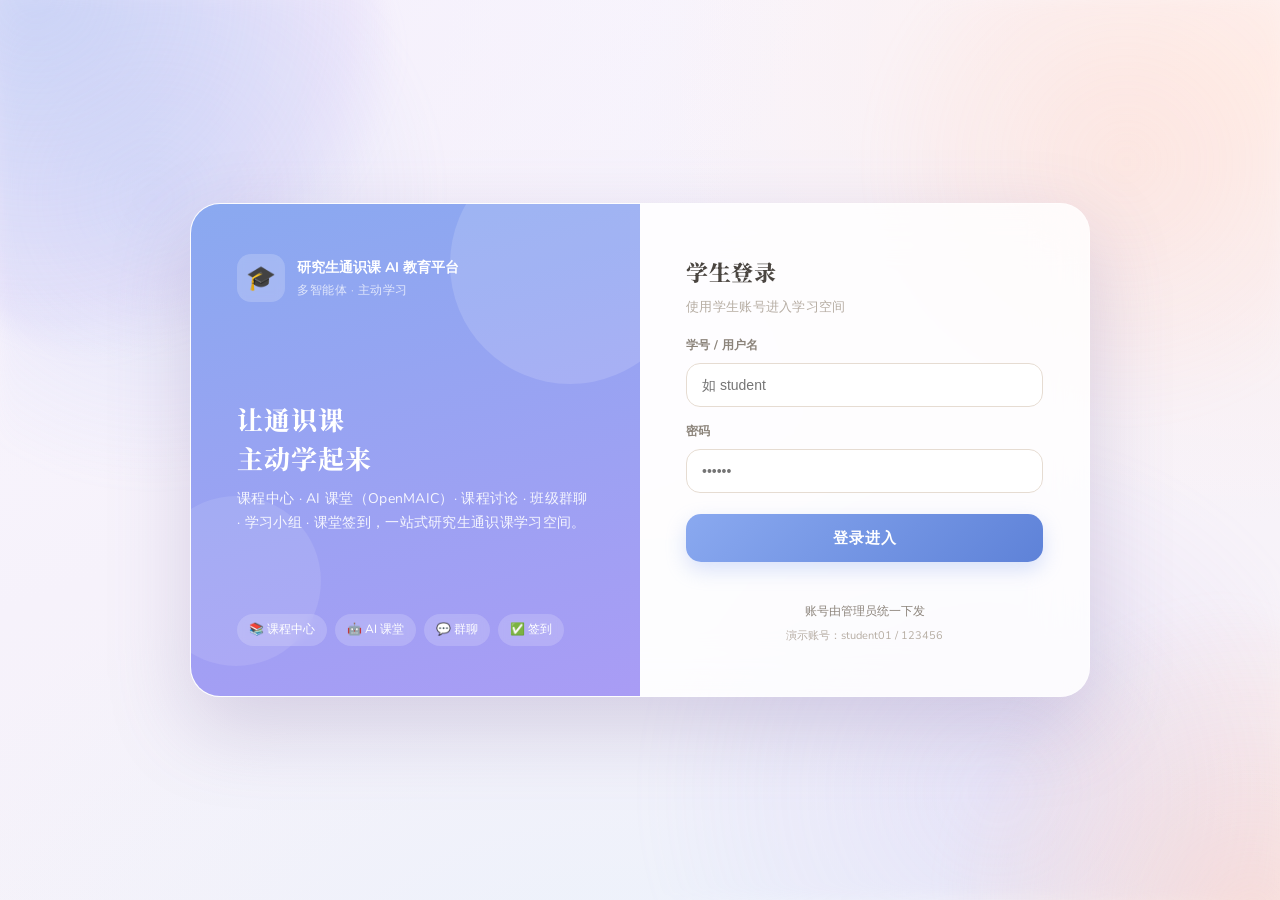
==== static/index.html @ d27ae304 "D1 后端接入PostgreSQL，修复迁移阻塞问题 database.py/config.py 支持 DATABASE_URL，未配置时回落 SQLite docker-compose 新增 pgv" ====
<!DOCTYPE html>
<html lang="zh-CN">
<head>
<meta charset="UTF-8" />
<meta name="viewport" content="width=device-width, initial-scale=1.0" />
<title>研究生通识课 AI 教育平台 · 学生端</title>
<link rel="preconnect" href="https://fonts.googleapis.com" />
<link rel="preconnect" href="https://fonts.gstatic.com" crossorigin />
<link href="https://fonts.googleapis.com/css2?family=Noto+Serif+SC:wght@600;700;800&family=Nunito:wght@600;700;800&display=swap" rel="stylesheet" />
<link rel="stylesheet" href="/static/styles.css" />
</head>
<body>

<!-- ============ 登录（仅学生） ============ -->
<div id="login" class="login-wrap">
  <div class="login-card">
    <div class="login-left">
      <div class="brand">
        <div class="b-mark">🎓</div>
        <div>
          <b>研究生通识课 AI 教育平台</b>
          <div class="b-sub">多智能体 · 主动学习</div>
        </div>
      </div>
      <h1 style="font-size:26px;margin:18px 0 10px">让通识课<br>主动学起来</h1>
      <p style="opacity:.9;font-size:14px;line-height:1.7">
        课程中心 · AI 课堂（OpenMAIC）· 课程讨论 · 班级群聊 · 学习小组 · 课堂签到，一站式研究生通识课学习空间。
      </p>
      <div class="b-tags">
        <span>📚 课程中心</span><span>🤖 AI 课堂</span><span>💬 群聊</span><span>✅ 签到</span>
      </div>
    </div>
    <div class="login-right">
      <h2 style="margin-bottom:6px">学生登录</h2>
      <p class="h-sub" style="margin-bottom:18px">使用学生账号进入学习空间</p>
      <div id="loginForm">
        <div class="field"><label>学号 / 用户名</label><input id="li-user" placeholder="如 student" /></div>
        <div class="field"><label>密码</label><input id="li-pass" type="password" placeholder="••••••" /></div>
        <button class="btn" style="width:100%;margin-top:6px" onclick="doLogin()">登录进入</button>
        <p id="li-err" class="muted" style="color:var(--danger);min-height:18px;font-size:12px;margin-top:8px"></p>
      </div>
      <p class="muted" style="font-size:12px;margin-top:14px;text-align:center">
        <span style="color:var(--text-2)">账号由管理员统一下发</span>
      </p>
      <p class="muted" style="font-size:11px;margin-top:6px;text-align:center">演示账号：student01 / 123456</p>
    </div>
  </div>
</div>

<!-- ============ 主应用 ============ -->
<div id="app" class="app" style="display:none">
  <!-- 侧边栏 -->
  <aside class="sidebar">
    <div class="logo">
      <div class="mark">🎓</div>
      <div><b>通识课 AI 平台</b><div class="sub">学生端</div></div>
    </div>
    <nav class="nav" id="nav"></nav>
    <div class="nav-card">
      <b>AI 课堂</b>
      <div style="font-size:12px;color:var(--text-2);margin-top:4px">接入 OpenMAIC 多智能体</div>
      <button class="btn ai" style="width:100%;margin-top:10px;padding:8px" onclick="navigate('aichat')">进入对话</button>
    </div>
  </aside>

  <!-- 主区 -->
  <main class="main">
    <div class="topbar">
      <div class="search"><span>🔍</span><input placeholder="搜索课程、资料、讨论…" /></div>
      <div class="top-actions">
        <div class="bell">🔔<span class="dot"></span></div>
        <div class="avatar" id="topAvatar" style="cursor:pointer" onclick="logout()">依</div>
      </div>
    </div>
    <div class="content" id="view"></div>
  </main>
</div>

<script src="/static/app.js"></script>
</body>
</html>
---- static/styles.css ----
/* =========================================================
   研究生通识课 AI 教育平台 · 学生端  —  唯美·氛围版主题
   配色：晨雾渐变 + 雾蓝紫 × 暖桃；毛玻璃卡片 + 漂浮光晕
   ========================================================= */

:root{
  --bg:#F7F4FB;
  --bg-2:#EFEAF6;
  --surface:#FFFFFF;
  --surface-2:#FBF9FE;
  --glass:rgba(255,255,255,.62);
  --glass-border:rgba(255,255,255,.7);

  --primary:#8AA9F0;
  --primary-soft:#EAF0FC;
  --primary-deep:#5E82D8;

  --accent:#FFB49E;
  --accent-soft:#FFEDE7;

  --ai:#A99CF5;
  --ai-soft:#F1ECFD;

  --text:#4A4540;
  --text-2:#8C847B;
  --text-3:#B6ADA3;

  --border:#EFE7DF;
  --border-2:#E6DCD2;

  --success:#62CBA0;
  --warning:#F5C26B;
  --danger:#F2A0A0;

  --radius:20px;
  --radius-sm:13px;

  --shadow:0 10px 30px rgba(150,130,180,.14);
  --shadow-sm:0 3px 12px rgba(150,130,180,.10);
  --shadow-glow:0 14px 40px rgba(138,169,240,.28);

  --font-sans:"Nunito","PingFang SC","Microsoft YaHei","Segoe UI",sans-serif;
  --font-serif:"Noto Serif SC","Songti SC","STSong",serif;
}

*{box-sizing:border-box;margin:0;padding:0}
html,body{height:100%}

body{
  font-family:var(--font-sans);
  background:var(--bg);
  color:var(--text);
  font-size:14px;
  line-height:1.65;
  position:relative;
  overflow-x:hidden;
  -webkit-font-smoothing:antialiased;
}
/* —— 晨雾渐变 + 漂浮光晕（纯装饰，不挡交互）—— */
body::before{
  content:"";position:fixed;inset:0;z-index:-2;
  background:
    radial-gradient(120% 120% at 8% 0%, #F3EEFB 0%, rgba(243,238,251,0) 45%),
    radial-gradient(120% 120% at 100% 8%, #FFEFEA 0%, rgba(255,239,234,0) 42%),
    radial-gradient(130% 130% at 50% 120%, #EAF1FC 0%, rgba(234,241,252,0) 50%),
    linear-gradient(160deg,#FAF7FE 0%, #F6F2FB 45%, #F8F3F7 100%);
}
body::after{
  content:"";position:fixed;inset:0;z-index:-1;pointer-events:none;
  background:
    radial-gradient(420px 420px at 12% 22%, rgba(138,169,240,.18), transparent 70%),
    radial-gradient(380px 380px at 88% 18%, rgba(255,180,158,.16), transparent 70%),
    radial-gradient(520px 520px at 78% 88%, rgba(169,156,245,.16), transparent 70%);
  filter:blur(8px);
  animation:drift 22s ease-in-out infinite alternate;
}
@keyframes drift{
  0%{transform:translate3d(0,0,0) scale(1)}
  50%{transform:translate3d(-2%,1.5%,0) scale(1.04)}
  100%{transform:translate3d(2%,-1%,0) scale(1.02)}
}

::-webkit-scrollbar{width:9px;height:9px}
::-webkit-scrollbar-thumb{background:#DCD2E8;border-radius:8px;border:2px solid transparent;background-clip:padding-box}
::-webkit-scrollbar-thumb:hover{background:#C9BBE0;background-clip:padding-box}

button{font-family:inherit;cursor:pointer;border:none;outline:none}
a{color:inherit;text-decoration:none}

/* ===================== 布局 ===================== */
#app{display:flex;min-height:100vh}

.sidebar{
  width:240px;background:var(--glass);
  backdrop-filter:blur(18px);-webkit-backdrop-filter:blur(18px);
  border-right:1px solid var(--glass-border);
  padding:22px 16px;display:flex;flex-direction:column;
  position:fixed;height:100vh;left:0;top:0;z-index:20;
  box-shadow:6px 0 30px rgba(150,130,180,.06);
}
.logo{display:flex;align-items:center;gap:11px;padding:6px 10px 20px}
.logo .mark{
  width:40px;height:40px;border-radius:13px;
  background:linear-gradient(135deg,var(--primary),var(--ai));color:#fff;
  display:flex;align-items:center;justify-content:center;font-size:19px;
  box-shadow:0 6px 16px rgba(138,169,240,.4);
}
.logo .name{font-size:15px;font-weight:800;letter-spacing:.3px}
.logo .sub{font-size:11px;color:var(--text-3);letter-spacing:1px}
.role-tag{display:inline-block;margin-top:5px;font-size:11px;font-weight:700;padding:2px 11px;border-radius:20px;letter-spacing:.5px}
.role-tag.student{background:var(--primary-soft);color:var(--primary-deep)}
.role-tag.teacher{background:var(--ai-soft);color:#6B5BD8}
.role-tag.admin{background:#FDE7E7;color:#C75B5B}

.nav{display:flex;flex-direction:column;gap:5px;margin-top:8px}
.nav-item{display:flex;align-items:center;gap:12px;padding:12px 14px;border-radius:15px;color:var(--text-2);font-weight:600;transition:.2s;position:relative}
.nav-item .ic{font-size:17px;width:22px;text-align:center}
.nav-item:hover{background:var(--surface-2);color:var(--text);transform:translateX(2px)}
.nav-item.active{background:linear-gradient(120deg,var(--primary-soft),var(--ai-soft));color:var(--primary-deep);font-weight:800}
.nav-item.active::before{content:"";position:absolute;left:-16px;top:50%;transform:translateY(-50%);width:4px;height:22px;border-radius:0 4px 4px 0;background:linear-gradient(var(--primary),var(--ai))}
.nav-item .badge{margin-left:auto;background:linear-gradient(135deg,var(--accent),#FF9E7A);color:#fff;font-size:11px;padding:1px 8px;border-radius:20px;box-shadow:0 3px 8px rgba(255,158,122,.4)}
.nav-spacer{margin-top:auto}
.nav-card{
  background:linear-gradient(135deg,var(--ai-soft),var(--accent-soft));
  border:1px solid rgba(255,255,255,.6);border-radius:18px;
  padding:16px;font-size:12px;color:var(--text-2);
  box-shadow:var(--shadow-sm);
}
.nav-card b{display:block;color:var(--text);font-size:13px;margin-bottom:5px;font-weight:800}

.main{margin-left:240px;flex:1;display:flex;flex-direction:column;min-width:0}
.topbar{
  height:66px;background:var(--glass);
  backdrop-filter:blur(18px);-webkit-backdrop-filter:blur(18px);
  border-bottom:1px solid var(--glass-border);
  display:flex;align-items:center;gap:16px;padding:0 28px;
  position:sticky;top:0;z-index:15;
}
.search{flex:1;max-width:440px;display:flex;align-items:center;gap:9px;background:rgba(255,255,255,.7);border:1px solid var(--border);border-radius:15px;padding:10px 15px;color:var(--text-3);transition:.2s}
.search:focus-within{border-color:var(--primary);box-shadow:0 0 0 4px rgba(138,169,240,.14)}
.search input{border:none;background:transparent;outline:none;flex:1;font-size:13px;color:var(--text)}
.top-actions{margin-left:auto;display:flex;align-items:center;gap:18px}
.bell{position:relative;font-size:19px;cursor:pointer;transition:.2s}
.bell:hover{transform:scale(1.1)}
.bell .dot{position:absolute;top:-2px;right:-2px;width:9px;height:9px;background:var(--accent);border-radius:50%;border:2px solid #fff;box-shadow:0 0 0 2px rgba(255,180,158,.4)}
.avatar{width:40px;height:40px;border-radius:50%;background:linear-gradient(135deg,var(--accent),var(--primary));color:#fff;display:flex;align-items:center;justify-content:center;font-weight:800;cursor:pointer;box-shadow:0 6px 16px rgba(255,180,158,.35);transition:.2s}
.avatar:hover{transform:scale(1.06)}
.content{padding:28px;max-width:1200px;width:100%}

.page{display:none;animation:fadeUp .4s cubic-bezier(.22,1,.36,1)}
.page.active{display:block}
@keyframes fadeUp{from{opacity:0;transform:translateY(14px)}to{opacity:1;transform:none}}

/* ===================== 通用组件 ===================== */
.h-title{font-size:23px;font-weight:800;margin-bottom:5px;letter-spacing:.4px}
.h-sub{color:var(--text-3);font-size:13px;margin-bottom:22px;letter-spacing:.3px}
.row{display:flex;gap:16px;flex-wrap:wrap}
.card{background:var(--surface);border:1px solid var(--border);border-radius:var(--radius);padding:20px;box-shadow:var(--shadow-sm);transition:.25s}
.card.h{box-shadow:var(--shadow)}
.card:hover{box-shadow:var(--shadow-glow);transform:translateY(-3px)}

.btn{background:linear-gradient(135deg,var(--primary),var(--primary-deep));color:#fff;padding:11px 20px;border-radius:15px;font-weight:700;font-size:13px;transition:.2s;box-shadow:0 8px 20px rgba(138,169,240,.32)}
.btn:hover{filter:brightness(1.05);transform:translateY(-2px);box-shadow:0 12px 26px rgba(138,169,240,.4)}
.btn:active{transform:translateY(0)}
.btn.ai{background:linear-gradient(135deg,var(--ai),#8975EE)}
.btn.ai:hover{filter:brightness(1.05);box-shadow:0 12px 26px rgba(169,156,245,.4)}
.btn.ghost{background:var(--surface);color:var(--text);border:1px solid var(--border-2);box-shadow:none}
.btn.ghost:hover{background:var(--surface-2);transform:none;box-shadow:var(--shadow-sm)}
.btn.sm{padding:8px 14px;font-size:12px;border-radius:12px}

.tag{display:inline-block;padding:3px 11px;border-radius:20px;font-size:11px;font-weight:700;letter-spacing:.3px}
.tag.blue{background:var(--primary-soft);color:var(--primary-deep)}
.tag.ai{background:var(--ai-soft);color:#6B5BD8}
.tag.warm{background:var(--accent-soft);color:#E0764E}
.tag.green{background:#E7F7EF;color:#2E9E6B}
.tag.gray{background:var(--bg-2);color:var(--text-2)}
.tag.red{background:#FDE7E7;color:#C75B5B}

.muted{color:var(--text-3)}
.pill{display:flex;align-items:center;gap:10px}
.progress{height:9px;background:var(--bg-2);border-radius:20px;overflow:hidden}
.progress>span{display:block;height:100%;background:linear-gradient(90deg,var(--primary),var(--ai));border-radius:20px}

/* ===================== 登录（唯美） ===================== */
.login-wrap{height:100vh;display:flex;align-items:center;justify-content:center;background:transparent;position:relative;overflow:hidden}
.login-wrap::before{
  content:"";position:absolute;width:520px;height:520px;border-radius:50%;
  background:radial-gradient(circle at 30% 30%, rgba(138,169,240,.35), rgba(169,156,245,.12) 60%, transparent 72%);
  top:-160px;left:-120px;filter:blur(10px);animation:float1 14s ease-in-out infinite;
}
.login-wrap::after{
  content:"";position:absolute;width:460px;height:460px;border-radius:50%;
  background:radial-gradient(circle at 70% 70%, rgba(255,180,158,.32), transparent 70%);
  bottom:-150px;right:-110px;filter:blur(10px);animation:float2 16s ease-in-out infinite;
}
@keyframes float1{0%,100%{transform:translate(0,0)}50%{transform:translate(30px,40px)}}
@keyframes float2{0%,100%{transform:translate(0,0)}50%{transform:translate(-36px,-26px)}}

.login-card{
  width:900px;max-width:94vw;background:var(--glass);
  backdrop-filter:blur(26px);-webkit-backdrop-filter:blur(26px);
  border:1px solid var(--glass-border);
  border-radius:30px;overflow:hidden;display:flex;
  box-shadow:0 30px 80px rgba(120,100,160,.25);
  position:relative;z-index:2;
}
.login-left{
  flex:1;background:linear-gradient(165deg,var(--primary) 0%, var(--ai) 100%);
  color:#fff;padding:50px 46px;display:flex;flex-direction:column;justify-content:space-between;
  position:relative;overflow:hidden;
}
.login-left::before{content:"";position:absolute;width:240px;height:240px;border-radius:50%;background:rgba(255,255,255,.14);top:-60px;right:-50px}
.login-left::after{content:"";position:absolute;width:170px;height:170px;border-radius:50%;background:rgba(255,255,255,.10);bottom:30px;left:-40px}
.login-left h1,.login-left h2{position:relative;z-index:1}
.login-left p{position:relative;z-index:1}
.brand{display:flex;align-items:center;gap:13px;margin-bottom:auto;position:relative;z-index:1}
.b-mark{width:52px;height:52px;border-radius:16px;background:rgba(255,255,255,.22);display:flex;align-items:center;justify-content:center;font-size:26px;backdrop-filter:blur(4px)}
.b-sub{font-size:12px;color:rgba(255,255,255,.85);margin-top:3px;letter-spacing:.5px}
.login-left h1{font-family:var(--font-serif);font-size:30px;font-weight:800;line-height:1.5;letter-spacing:1px}
.login-left p{opacity:.92;font-size:14px;line-height:1.8;letter-spacing:.3px}
.b-tags{display:flex;flex-wrap:wrap;gap:9px;margin-top:auto;position:relative;z-index:1}
.b-tags span{background:rgba(255,255,255,.2);padding:7px 14px;border-radius:999px;font-size:12px;backdrop-filter:blur(4px)}

.login-right{flex:1;padding:50px 46px;display:flex;flex-direction:column;justify-content:center;background:rgba(255,255,255,.5)}
.login-right h2{font-family:var(--font-serif);font-size:24px;font-weight:800;margin-bottom:6px;letter-spacing:.5px}
.role-tabs{display:flex;gap:8px;background:var(--bg-2);padding:5px;border-radius:15px;margin-bottom:20px}
.role-tabs button{flex:1;padding:10px;border-radius:11px;background:transparent;color:var(--text-2);font-weight:700;font-size:13px;transition:.2s}
.role-tabs button.active{background:var(--surface);color:var(--primary-deep);box-shadow:var(--shadow-sm)}
.field{margin-bottom:15px;position:relative}
.field label{display:block;font-size:12px;color:var(--text-2);margin-bottom:7px;font-weight:700;letter-spacing:.3px}
.field input{width:100%;padding:13px 15px;border:1px solid var(--border-2);border-radius:14px;font-size:14px;background:rgba(255,255,255,.8);outline:none;transition:.2s}
.field input:focus{border-color:var(--primary);box-shadow:0 0 0 4px rgba(138,169,240,.14);background:#fff}
.login-right .btn{width:100%;padding:14px;margin-top:8px;font-size:15px;letter-spacing:1px}

/* ===================== 首页（学生） ===================== */
.stat-grid{display:grid;grid-template-columns:repeat(4,1fr);gap:16px;margin-bottom:24px}
.stat{background:var(--surface);border:1px solid var(--border);border-radius:var(--radius);padding:20px;box-shadow:var(--shadow-sm);position:relative;overflow:hidden;transition:.25s}
.stat::after{content:"";position:absolute;right:-20px;top:-20px;width:90px;height:90px;border-radius:50%;background:linear-gradient(135deg,var(--primary-soft),var(--ai-soft));opacity:.5}
.stat:hover{transform:translateY(-4px);box-shadow:var(--shadow-glow)}
.stat .ic{width:46px;height:46px;border-radius:14px;display:flex;align-items:center;justify-content:center;font-size:21px;margin-bottom:12px;position:relative;z-index:1;box-shadow:var(--shadow-sm)}
.stat .num{font-size:26px;font-weight:800;position:relative;z-index:1;font-family:var(--font-serif);letter-spacing:.5px}
.stat .lbl{color:var(--text-3);font-size:12px;position:relative;z-index:1}

.course-grid{display:grid;grid-template-columns:repeat(auto-fill,minmax(248px,1fr));gap:18px;margin-top:14px}
.course-card{border-radius:var(--radius);overflow:hidden;background:var(--surface);border:1px solid var(--border);box-shadow:var(--shadow-sm);transition:.25s;cursor:pointer;position:relative}
.course-card:hover{transform:translateY(-6px);box-shadow:var(--shadow-glow)}
.course-cover{height:128px;display:flex;align-items:center;justify-content:center;font-size:52px;color:#fff;position:relative;overflow:hidden}
.course-cover::after{content:"";position:absolute;inset:0;background:linear-gradient(160deg,rgba(255,255,255,.18),transparent 50%)}
.course-body{padding:16px}
.course-body h4{font-size:15px;margin-bottom:5px;font-weight:800}
.course-meta{font-size:12px;color:var(--text-3);margin-bottom:12px}
.course-card .progress{margin-top:4px}

.ai-banner{
  background:linear-gradient(120deg,var(--ai-soft),var(--accent-soft));
  border:1px solid rgba(255,255,255,.6);
  border-radius:var(--radius);padding:22px 26px;display:flex;align-items:center;gap:20px;margin-bottom:24px;
  box-shadow:var(--shadow-sm);position:relative;overflow:hidden;
}
.ai-banner::before{content:"";position:absolute;right:-30px;top:-30px;width:140px;height:140px;border-radius:50%;background:radial-gradient(circle,rgba(255,255,255,.5),transparent 70%)}
.ai-banner .emoji{font-size:46px;filter:drop-shadow(0 6px 12px rgba(169,156,245,.4))}
.ai-banner h3{font-size:18px;margin-bottom:4px;font-weight:800;font-family:var(--font-serif);letter-spacing:.5px}
.ai-banner p{font-size:13px;color:var(--text-2)}

/* ===================== 课程中心 ===================== */
.filter{display:flex;gap:9px;margin-bottom:20px;flex-wrap:wrap}
.filter button{padding:9px 18px;border-radius:13px;background:var(--surface);border:1px solid var(--border-2);color:var(--text-2);font-weight:700;font-size:13px;transition:.2s;box-shadow:var(--shadow-sm)}
.filter button:hover{transform:translateY(-2px)}
.filter button.active{background:linear-gradient(120deg,var(--primary-soft),var(--ai-soft));color:var(--primary-deep);border-color:transparent}

/* ===================== 学习页 ===================== */
.learn{display:grid;grid-template-columns:240px 1fr 270px;gap:18px;align-items:start}
.chapter{font-size:13px;background:var(--surface);border:1px solid var(--border);border-radius:var(--radius);padding:16px;box-shadow:var(--shadow-sm)}
.chapter .ch{font-weight:800;margin:12px 0 7px;color:var(--text);font-family:var(--font-serif);letter-spacing:.5px}
.chapter .item{display:flex;align-items:center;gap:9px;padding:9px 11px;border-radius:11px;color:var(--text-2);cursor:pointer;transition:.18s}
.chapter .item:hover{background:var(--surface-2)}
.chapter .item.active{background:linear-gradient(120deg,var(--primary-soft),var(--ai-soft));color:var(--primary-deep);font-weight:700}
.video{background:linear-gradient(160deg,#3A3550,#574E7A);border-radius:var(--radius);height:384px;display:flex;align-items:center;justify-content:center;color:#fff;font-size:15px;position:relative;overflow:hidden;box-shadow:var(--shadow)}
.video::before{content:"";position:absolute;inset:0;background:radial-gradient(circle at 30% 20%,rgba(169,156,245,.4),transparent 55%)}
.video .play{width:68px;height:68px;border-radius:50%;background:rgba(255,255,255,.2);display:flex;align-items:center;justify-content:center;font-size:28px;backdrop-filter:blur(4px);transition:.2s;z-index:1}
.video:hover .play{transform:scale(1.1);background:rgba(255,255,255,.28)}
.side-block{margin-bottom:16px}
.note{border:1px dashed var(--border-2);border-radius:13px;padding:12px;font-size:13px;color:var(--text-2);width:100%;outline:none;resize:none;background:var(--surface);font-family:inherit;transition:.2s}
.note:focus{border-color:var(--primary);box-shadow:0 0 0 4px rgba(138,169,240,.12)}

/* ===================== AI 课堂 ===================== */
.ai-agent{display:grid;grid-template-columns:repeat(3,1fr);gap:16px;margin-bottom:20px}
.agent{border-radius:var(--radius);padding:18px;border:1px solid var(--border);position:relative;overflow:hidden;transition:.25s}
.agent:hover{transform:translateY(-4px);box-shadow:var(--shadow)}
.agent.teacher{background:linear-gradient(160deg,#EAF1FB,#F6F9FE)}
.agent.tutor{background:linear-gradient(160deg,#F0ECFF,#F8F6FF)}
.agent.mate{background:linear-gradient(160deg,#FFEDE5,#FFF6F1)}
.agent .face{font-size:32px;filter:drop-shadow(0 4px 8px rgba(0,0,0,.08))}
.agent .role{font-size:11px;font-weight:800;padding:2px 9px;border-radius:10px;display:inline-block;margin:7px 0;background:rgba(255,255,255,.6)}
.agent h4{font-size:14px;font-weight:800}
.agent p{font-size:12px;color:var(--text-2);margin-top:5px}

.chat-box{background:var(--surface);border:1px solid var(--border);border-radius:var(--radius);height:360px;display:flex;flex-direction:column;box-shadow:var(--shadow-sm);overflow:hidden}
.chat-head{padding:15px 18px;border-bottom:1px solid var(--border);font-weight:800;display:flex;align-items:center;gap:9px;background:linear-gradient(120deg,var(--ai-soft),var(--accent-soft));font-family:var(--font-serif)}
.chat-msgs{flex:1;overflow:auto;padding:18px;display:flex;flex-direction:column;gap:13px;background:var(--surface-2)}
.msg{max-width:78%;padding:12px 15px;border-radius:16px;font-size:13px;line-height:1.6;animation:fadeUp .3s ease}
.msg.ai{background:var(--ai-soft);align-self:flex-start;border-bottom-left-radius:5px}
.msg.me{background:linear-gradient(135deg,var(--primary),var(--primary-deep));color:#fff;align-self:flex-end;border-bottom-right-radius:5px;box-shadow:0 6px 16px rgba(138,169,240,.3)}
.msg .quote{font-size:11px;color:var(--primary-deep);background:#fff;border-radius:9px;padding:5px 9px;margin-bottom:7px;display:inline-block}
.chat-input{display:flex;gap:11px;padding:13px 16px;border-top:1px solid var(--border);background:var(--surface)}
.chat-input input{flex:1;border:1px solid var(--border-2);border-radius:13px;padding:11px 15px;outline:none;font-size:13px;background:var(--surface-2);transition:.2s}
.chat-input input:focus{border-color:var(--ai);box-shadow:0 0 0 4px rgba(169,156,245,.14);background:#fff}

/* ===================== 作业 / 讨论 ===================== */
.list-item{display:flex;align-items:center;gap:15px;padding:16px 18px;border-bottom:1px solid var(--border);transition:.18s}
.list-item:hover{background:var(--surface-2)}
.list-item:last-child{border-bottom:none}
.li-ic{width:46px;height:46px;border-radius:14px;background:linear-gradient(135deg,var(--primary-soft),var(--ai-soft));display:flex;align-items:center;justify-content:center;font-size:21px;flex-shrink:0}
.li-body{flex:1;min-width:0}
.li-body h4{font-size:14px;font-weight:700}
.li-body p{font-size:12px;color:var(--text-3)}

/* ===================== 社群 ===================== */
.social{display:grid;grid-template-columns:270px 1fr;gap:18px;align-items:start}
.group-list .g{display:flex;align-items:center;gap:12px;padding:12px 13px;border-radius:14px;cursor:pointer;transition:.18s}
.group-list .g:hover{background:var(--surface-2);transform:translateX(2px)}
.group-list .g.active{background:linear-gradient(120deg,var(--primary-soft),var(--ai-soft));box-shadow:var(--shadow-sm)}
.g-ava{width:42px;height:42px;border-radius:13px;display:flex;align-items:center;justify-content:center;font-size:19px;background:linear-gradient(135deg,var(--primary),var(--ai));color:#fff;flex-shrink:0;box-shadow:0 6px 14px rgba(138,169,240,.3)}
.g-ava.warm{background:linear-gradient(135deg,var(--accent),#FFC59E);box-shadow:0 6px 14px rgba(255,180,158,.3)}
.chat-panel{height:540px;display:flex;flex-direction:column;background:var(--surface);border:1px solid var(--border);border-radius:var(--radius);box-shadow:var(--shadow-sm);overflow:hidden}
.chat-panel .chat-head{background:linear-gradient(120deg,var(--primary-soft),var(--ai-soft))}
.chat-panel .chat-msgs{flex:1}
.sys-msg{align-self:center;background:var(--bg-2);color:var(--text-3);font-size:12px;padding:5px 14px;border-radius:20px;animation:fadeUp .3s ease}

/* 学习页 Tab */
.learn-tabs{display:flex;gap:9px;margin-top:18px}
.learn-tabs button{padding:10px 18px;border-radius:13px;background:var(--surface);border:1px solid var(--border);color:var(--text-2);font-weight:700;font-size:13px;cursor:pointer;transition:.2s;box-shadow:var(--shadow-sm)}
.learn-tabs button:hover{transform:translateY(-2px)}
.learn-tabs button.active{background:linear-gradient(120deg,var(--primary-soft),var(--ai-soft));color:var(--primary-deep);border-color:transparent}

/* 聊天附件 */
.file-msg{align-self:flex-start;max-width:78%;margin:2px 0 9px}
.file-box{background:#fff;border:1px solid var(--border);border-radius:13px;padding:11px 15px;font-size:13px;display:flex;align-items:center;gap:9px;box-shadow:var(--shadow-sm)}
.img-msg{align-self:flex-start;max-width:78%;margin:2px 0 9px}
.chat-input button.ghost{background:transparent;border:1px solid var(--border);padding:8px 11px;border-radius:11px;transition:.2s}
.chat-input button.ghost:hover{background:var(--surface-2)}

/* ===================== 看板 ===================== */
.chart-card{background:var(--surface);border:1px solid var(--border);border-radius:var(--radius);padding:22px;box-shadow:var(--shadow-sm);transition:.25s}
.chart-card:hover{box-shadow:var(--shadow-glow)}
.bars{display:flex;align-items:flex-end;gap:16px;height:190px;padding-top:12px}
.bar{flex:1;display:flex;flex-direction:column;align-items:center;gap:7px}
.bar .col{width:62%;border-radius:11px 11px 0 0;background:linear-gradient(180deg,var(--primary),var(--ai));box-shadow:0 6px 14px rgba(138,169,240,.25);transition:.3s}
.bar:hover .col{filter:brightness(1.08)}
.bar .lab{font-size:11px;color:var(--text-3)}
.donut{width:128px;height:128px;border-radius:50%;background:conic-gradient(var(--success) 0 72%,var(--bg-2) 72% 100%);display:flex;align-items:center;justify-content:center;position:relative;box-shadow:var(--shadow-sm)}
.donut::after{content:"";position:absolute;width:84px;height:84px;border-radius:50%;background:var(--surface)}
.donut span{position:relative;z-index:1;font-weight:800;font-size:21px;font-family:var(--font-serif)}
.hbar{display:flex;align-items:center;gap:11px;margin-bottom:12px;font-size:13px}
.hbar .lab{width:100px;color:var(--text-2);flex-shrink:0;overflow:hidden;white-space:nowrap;text-overflow:ellipsis}
.hbar .track{flex:1;height:11px;background:var(--bg-2);border-radius:20px;overflow:hidden}
.hbar .track>span{display:block;height:100%;background:linear-gradient(90deg,var(--primary),var(--ai));border-radius:20px;transition:.4s}
.hbar .val{width:56px;text-align:right;color:var(--text-3);font-size:12px;flex-shrink:0}

/* ===================== 表格 ===================== */
table{width:100%;border-collapse:collapse;font-size:13px}
th,td{text-align:left;padding:13px 15px;border-bottom:1px solid var(--border)}
th{color:var(--text-3);font-weight:800;font-size:12px;letter-spacing:.3px}
td{color:var(--text)}
tbody tr{transition:.18s}
tbody tr:hover{background:var(--surface-2)}

/* ===================== 弹窗 ===================== */
.modal-mask{position:fixed;inset:0;background:rgba(74,69,64,.35);backdrop-filter:blur(4px);-webkit-backdrop-filter:blur(4px);display:none;align-items:center;justify-content:center;z-index:50}
.modal-mask.show{display:flex}
.modal{width:470px;max-width:92vw;background:var(--glass);backdrop-filter:blur(22px);-webkit-backdrop-filter:blur(22px);border:1px solid var(--glass-border);border-radius:24px;padding:28px;box-shadow:0 30px 80px rgba(74,69,64,.3);animation:fadeUp .25s ease}
.modal h3{font-size:19px;margin-bottom:18px;font-family:var(--font-serif);font-weight:800;letter-spacing:.5px}
.seg{display:flex;gap:9px;margin:8px 0 18px}
.seg button{flex:1;padding:11px;border-radius:13px;background:var(--bg-2);border:1px solid var(--border);color:var(--text-2);font-weight:700;font-size:13px;transition:.2s}
.seg button.active{background:linear-gradient(120deg,var(--ai-soft),var(--accent-soft));color:#6B5BD8;border-color:transparent}
.modal .actions{display:flex;gap:11px;justify-content:flex-end;margin-top:10px}

/* ===================== 头像菜单 / 切换角色 ===================== */
.avatar-wrap{position:relative}
.avatar-menu{position:absolute;right:0;top:48px;width:220px;background:var(--glass);backdrop-filter:blur(20px);-webkit-backdrop-filter:blur(20px);border:1px solid var(--glass-border);border-radius:18px;padding:9px;box-shadow:var(--shadow);display:none;z-index:30}
.avatar-menu.show{display:block;animation:fadeUp .2s ease}
.avatar-menu .who{padding:9px 11px;font-size:12px;color:var(--text-2);border-bottom:1px solid var(--border);margin-bottom:7px}
.avatar-menu .who b{color:var(--text);font-size:14px}
.menu-item{display:flex;align-items:center;gap:11px;padding:11px;border-radius:12px;font-size:13px;color:var(--text-2);cursor:pointer;transition:.18s}
.menu-item:hover{background:var(--surface-2);color:var(--text)}
.menu-item.cur{color:var(--primary-deep);font-weight:800}
.menu-item .ck{margin-left:auto;color:var(--success);display:none}
.menu-item.cur .ck{display:inline}

.toolbar{display:flex;align-items:center;gap:10px;margin-bottom:18px;flex-wrap:wrap}
.toolbar .filter{margin-bottom:0}

/* ===================== 签到模块 ===================== */
.signin-task{display:flex;align-items:center;justify-content:space-between;background:var(--surface);border:1px solid var(--border);border-radius:18px;padding:18px 22px;box-shadow:var(--shadow-sm);transition:.25s}
.signin-task:hover{box-shadow:var(--shadow-glow)}
.st-course{font-weight:800;font-size:15px;font-family:var(--font-serif);letter-spacing:.5px}
.signin-grid{display:grid;grid-template-columns:repeat(4,1fr);gap:16px}
.signin-card{background:var(--surface);border:1px solid var(--border);border-radius:20px;padding:24px 16px;text-align:center;cursor:pointer;box-shadow:var(--shadow-sm);transition:.25s;position:relative;overflow:hidden}
.signin-card::before{content:"";position:absolute;inset:0;background:linear-gradient(160deg,var(--primary-soft),var(--ai-soft));opacity:0;transition:.25s}
.signin-card:hover{transform:translateY(-5px);box-shadow:var(--shadow-glow)}
.signin-card:hover::before{opacity:.5}
.sc-ic{font-size:36px;margin-bottom:9px;position:relative;z-index:1;filter:drop-shadow(0 4px 8px rgba(138,169,240,.3))}
.signin-card h4{font-size:15px;margin-bottom:5px;position:relative;z-index:1;font-weight:800}
.signin-card p{font-size:12px;color:var(--text-3);position:relative;z-index:1}
.signin-panel{margin-top:20px;background:var(--surface);border:1px solid var(--border);border-radius:18px;padding:22px;box-shadow:var(--shadow-sm)}
.sp-map{height:180px;background:linear-gradient(135deg,#EAF1FB,#F3EEFF);border-radius:14px;position:relative;display:flex;align-items:center;justify-content:center;color:var(--text-2);font-size:13px;overflow:hidden}
.sp-map::after{content:"";position:absolute;inset:0;background:radial-gradient(circle at 50% 45%,rgba(138,169,240,.18),transparent 60%)}
.sp-pin{position:absolute;top:38%}
.sp-info{margin-top:11px;font-size:13px;color:var(--text-2)}
.sp-action{margin-top:15px}
.sp-photo{height:180px;background:linear-gradient(135deg,#EAF1FB,#F3EEFF);border-radius:14px;display:flex;align-items:center;justify-content:center;color:var(--text-2);font-size:14px}
.sp-qr{height:180px;background:#fff;border:2px dashed #cdd8ea;border-radius:14px;display:flex;flex-direction:column;align-items:center;justify-content:center;color:var(--text-2);font-size:14px;text-align:center;gap:7px}
.sp-done{background:linear-gradient(120deg,var(--ai-soft),var(--accent-soft));color:#6B5BD8;font-weight:800;padding:18px;border-radius:14px;text-align:center;box-shadow:var(--shadow-sm)}
.gs-canvas{border:2px dashed #cdd8ea;border-radius:14px;background:#fff;width:100%;max-width:330px;touch-action:none;cursor:crosshair}
.chips{display:flex;gap:9px;flex-wrap:wrap;margin:9px 0 5px}
.chip{font-size:12px;padding:7px 13px;border-radius:999px;background:var(--bg-2);color:var(--text-3);cursor:pointer;border:1px solid transparent;user-select:none;transition:.18s}
.chip:hover{background:var(--surface);color:var(--text-2)}
.chip.on{background:linear-gradient(120deg,var(--primary-soft),var(--ai-soft));color:var(--primary-deep);border-color:transparent;font-weight:700}
.h-title2{font-size:15px;font-weight:800;margin:7px 0;font-family:var(--font-serif)}
.tbl{width:100%;border-collapse:collapse;margin-top:9px;background:var(--surface);border-radius:14px;overflow:hidden;box-shadow:var(--shadow-sm)}
.tbl th,.tbl td{padding:12px 15px;text-align:left;font-size:13px;border-bottom:1px solid #eef1f6}
.tbl th{background:#f6f8fc;color:var(--text-2);font-weight:700}

/* ===================== 学生端补充样式 ===================== */
.login-right h2{font-size:22px}
.brand{display:flex;align-items:center;gap:12px;margin-bottom:auto}
.b-mark{width:48px;height:48px;border-radius:14px;background:rgba(255,255,255,.2);display:flex;align-items:center;justify-content:center;font-size:24px}
.b-sub{font-size:12px;opacity:.85;margin-top:2px}
.b-tags{display:flex;flex-wrap:wrap;gap:8px;margin-top:auto}
.b-tags span{background:rgba(255,255,255,.18);padding:6px 12px;border-radius:999px;font-size:12px}
.course-grid{display:grid;grid-template-columns:repeat(auto-fill,minmax(248px,1fr));gap:18px;margin-top:14px}
.course-cover{height:128px;background:linear-gradient(135deg,var(--primary-soft),var(--ai-soft));display:flex;align-items:center;justify-content:center;font-size:52px}
.course-body{padding:16px}
.mt{margin-top:26px}
.chat-layout{display:grid;grid-template-columns:300px 1fr;gap:18px;margin-top:14px}
.group-list{display:flex;flex-direction:column;gap:8px}
.chat-main{display:flex;flex-direction:column;min-height:460px}
.chat-msgs{display:flex;flex-direction:column;gap:12px}
.chat-msgs .msg{max-width:72%;padding:10px 14px;border-radius:14px;font-size:14px;line-height:1.5}
.tbl{width:100%;border-collapse:collapse;background:var(--surface);border:1px solid var(--border);border-radius:var(--radius);overflow:hidden;margin-top:12px}
.login-left{display:flex;flex-direction:column}
option{padding:6px}

/* ===================== 响应式 ===================== */
@media(max-width:1024px){
  .stat-grid{grid-template-columns:repeat(2,1fr)}
  .course-grid{grid-template-columns:repeat(2,1fr)}
  .learn,.social{grid-template-columns:1fr}
  .ai-agent{grid-template-columns:1fr}
  .signin-grid{grid-template-columns:repeat(2,1fr)}
}
@media(max-width:680px){
  .sidebar{display:none}
  .main{margin-left:0}
  .stat-grid,.course-grid,.signin-grid{grid-template-columns:1fr}
  .login-card{flex-direction:column}
  .login-left{padding:34px 28px}
}
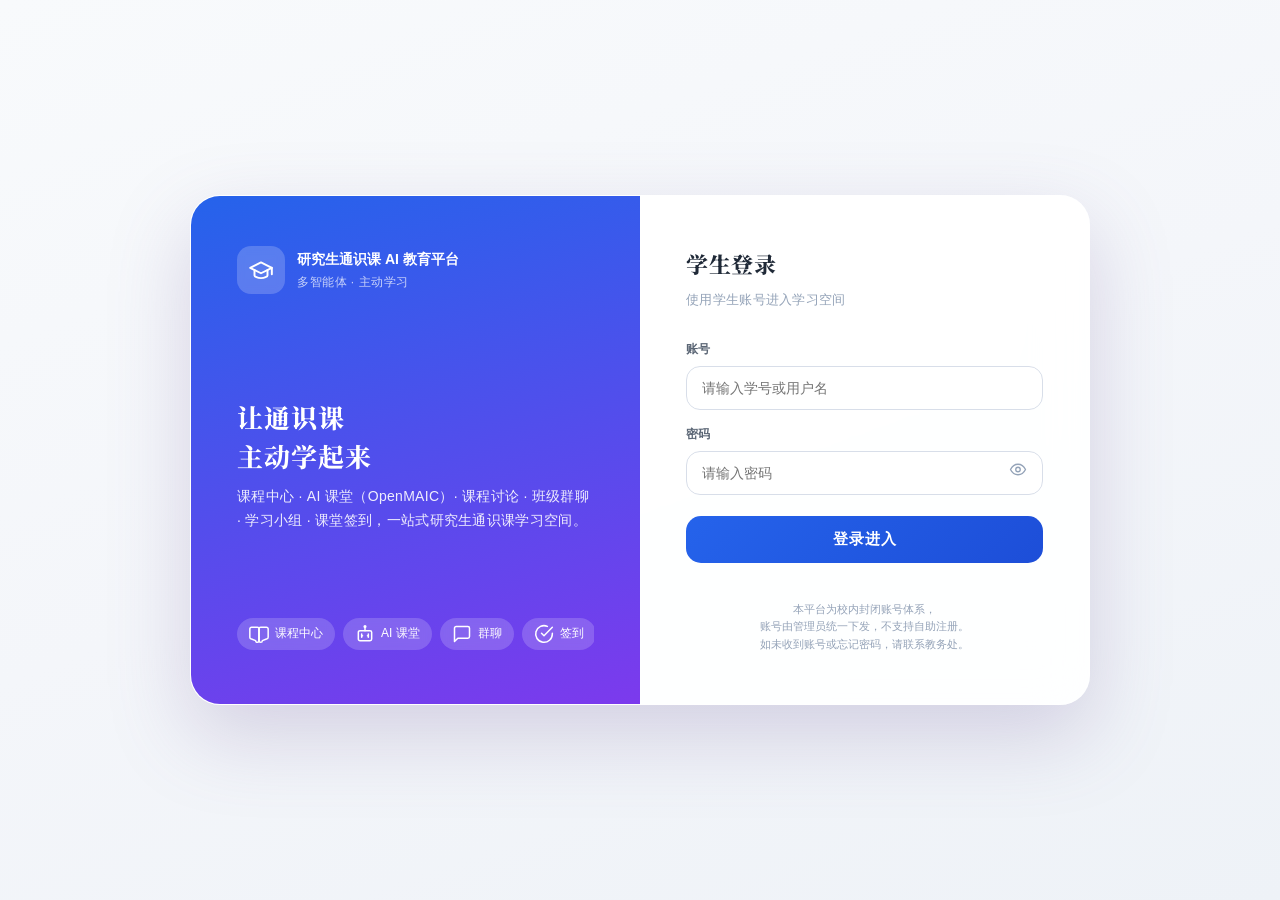
==== commit f399d597: "eat: 支持 Windows Server 原生部署（校内IP直连，无需Docker）" ====
--- a/static/index.html
+++ b/static/index.html
@@ -7,7 +7,7 @@
 <link rel="preconnect" href="https://fonts.googleapis.com" />
 <link rel="preconnect" href="https://fonts.gstatic.com" crossorigin />
 <link href="https://fonts.googleapis.com/css2?family=Noto+Serif+SC:wght@600;700;800&family=Nunito:wght@600;700;800&display=swap" rel="stylesheet" />
-<link rel="stylesheet" href="/static/styles.css" />
+<link rel="stylesheet" href="styles.css" />
 </head>
 <body>
 
@@ -16,7 +16,7 @@
   <div class="login-card">
     <div class="login-left">
       <div class="brand">
-        <div class="b-mark">🎓</div>
+        <div class="b-mark" data-icon="graduation-cap"></div>
         <div>
           <b>研究生通识课 AI 教育平台</b>
           <div class="b-sub">多智能体 · 主动学习</div>
@@ -27,32 +27,80 @@
         课程中心 · AI 课堂（OpenMAIC）· 课程讨论 · 班级群聊 · 学习小组 · 课堂签到，一站式研究生通识课学习空间。
       </p>
       <div class="b-tags">
-        <span>📚 课程中心</span><span>🤖 AI 课堂</span><span>💬 群聊</span><span>✅ 签到</span>
+        <span><span class="ic" data-icon="book-open"></span> 课程中心</span><span><span class="ic" data-icon="bot"></span> AI 课堂</span><span><span class="ic" data-icon="message"></span> 群聊</span><span><span class="ic" data-icon="check-circle"></span> 签到</span>
       </div>
     </div>
     <div class="login-right">
       <h2 style="margin-bottom:6px">学生登录</h2>
       <p class="h-sub" style="margin-bottom:18px">使用学生账号进入学习空间</p>
       <div id="loginForm">
-        <div class="field"><label>学号 / 用户名</label><input id="li-user" placeholder="如 student" /></div>
-        <div class="field"><label>密码</label><input id="li-pass" type="password" placeholder="••••••" /></div>
+        <div class="field"><label>账号</label><input id="li-user" placeholder="请输入学号或用户名" /></div>
+        <div class="field">
+          <label>密码</label>
+          <div class="field-in">
+            <input id="li-pass" type="password" placeholder="请输入密码" />
+            <span class="eye" id="eyeBtn" data-icon="eye" onclick="togglePwd()"></span>
+          </div>
+        </div>
         <button class="btn" style="width:100%;margin-top:6px" onclick="doLogin()">登录进入</button>
         <p id="li-err" class="muted" style="color:var(--danger);min-height:18px;font-size:12px;margin-top:8px"></p>
+        <p class="muted" style="font-size:11px;margin-top:12px;text-align:center;line-height:1.6;color:var(--text-3)">
+          本平台为校内封闭账号体系，<br>账号由管理员统一下发，不支持自助注册。<br>
+          如未收到账号或忘记密码，请联系教务处。
+        </p>
       </div>
-      <p class="muted" style="font-size:12px;margin-top:14px;text-align:center">
-        <span style="color:var(--text-2)">账号由管理员统一下发</span>
-      </p>
-      <p class="muted" style="font-size:11px;margin-top:6px;text-align:center">演示账号：student01 / 123456</p>
+
+      <div id="forgotForm" style="display:none">
+        <div class="field"><label>学号</label><input id="fg-user" placeholder="请输入 8 位学号" inputmode="numeric" maxlength="8" /></div>
+        <div class="field">
+          <label>设置新密码</label>
+          <div class="field-in">
+            <input id="fg-pass" type="password" placeholder="至少 6 位" />
+            <span class="eye" id="eyeBtn4" data-icon="eye" onclick="togglePwdFg()"></span>
+          </div>
+        </div>
+        <div class="field">
+          <label>确认新密码</label>
+          <div class="field-in">
+            <input id="fg-pass2" type="password" placeholder="再次输入密码" />
+            <span class="eye" id="eyeBtn5" data-icon="eye" onclick="togglePwdFg2()"></span>
+          </div>
+        </div>
+        <button class="btn" style="width:100%;margin-top:6px" onclick="doForgot()">重置密码</button>
+        <p id="fg-msg" class="muted" style="color:var(--danger);min-height:18px;font-size:12px;margin-top:8px"></p>
+        <button class="btn ghost" style="width:100%;margin-top:6px" onclick="showLogin()">返回登录</button>
+      </div>
+
+      <div id="regForm" style="display:none">
+        <div class="field"><label>学号</label><input id="reg-user" placeholder="请输入 8 位学号" inputmode="numeric" maxlength="8" /></div>
+        <div class="field">
+          <label>设置密码</label>
+          <div class="field-in">
+            <input id="reg-pass" type="password" placeholder="至少 6 位" />
+            <span class="eye" id="eyeBtn2" data-icon="eye" onclick="togglePwdReg()"></span>
+          </div>
+        </div>
+        <div class="field">
+          <label>确认密码</label>
+          <div class="field-in">
+            <input id="reg-pass2" type="password" placeholder="再次输入密码" />
+            <span class="eye" id="eyeBtn3" data-icon="eye" onclick="togglePwdReg2()"></span>
+          </div>
+        </div>
+        <p class="muted" style="font-size:11px;margin-top:4px;color:#d97706">⚠ 演示系统：密码仅保存在本机浏览器，请勿使用真实密码。</p>
+        <button class="btn" style="width:100%;margin-top:6px" onclick="doRegister()">注册</button>
+        <p id="reg-msg" class="muted" style="color:var(--danger);min-height:18px;font-size:12px;margin-top:8px"></p>
+        <button class="btn ghost" style="width:100%;margin-top:6px" onclick="showLogin()">返回登录</button>
+      </div>
     </div>
   </div>
 </div>
 
 <!-- ============ 主应用 ============ -->
 <div id="app" class="app" style="display:none">
-  <!-- 侧边栏 -->
   <aside class="sidebar">
     <div class="logo">
-      <div class="mark">🎓</div>
+      <div class="mark" data-icon="graduation-cap"></div>
       <div><b>通识课 AI 平台</b><div class="sub">学生端</div></div>
     </div>
     <nav class="nav" id="nav"></nav>
@@ -63,19 +111,47 @@
     </div>
   </aside>
 
-  <!-- 主区 -->
   <main class="main">
     <div class="topbar">
-      <div class="search"><span>🔍</span><input placeholder="搜索课程、资料、讨论…" /></div>
+      <div class="search"><span class="ic" data-icon="search"></span><input id="topSearch" placeholder="搜索课程、资料、讨论…" /></div>
       <div class="top-actions">
-        <div class="bell">🔔<span class="dot"></span></div>
-        <div class="avatar" id="topAvatar" style="cursor:pointer" onclick="logout()">依</div>
+        <div class="bell" id="bellBtn"><span class="ic" data-icon="bell"></span><span class="dot"></span>
+          <div class="notify" id="notifyPanel"></div>
+        </div>
+        <div class="avatar-wrap">
+          <div class="avatar" id="topAvatar" style="cursor:pointer" onclick="toggleAvatarMenu()" title="账号"></div>
+          <div class="avatar-menu" id="avatarMenu">
+            <div class="who" id="menuWho"></div>
+            <div class="menu-item" onclick="openProfile()"><span class="ic" data-icon="user"></span> 账号管理</div>
+            <div class="menu-item" onclick="logout()"><span class="ic" data-icon="log-out"></span> 退出登录</div>
+          </div>
+        </div>
       </div>
     </div>
     <div class="content" id="view"></div>
   </main>
 </div>
 
-<script src="/static/app.js"></script>
+<!-- ============ 账号管理弹窗 ============ -->
+<div class="modal-mask" id="profileMask" style="display:none">
+  <div class="modal">
+    <div class="modal-head">
+      <b>账号管理</b>
+      <span class="modal-close" onclick="closeProfile()" title="关闭">✕</span>
+    </div>
+    <div class="tabs" id="profileTabs">
+      <div class="tab cur" data-tab="info">基本资料</div>
+      <div class="tab" data-tab="nick">修改昵称</div>
+      <div class="tab" data-tab="avatar">修改头像</div>
+      <div class="tab" data-tab="pwd">修改密码</div>
+    </div>
+    <div class="tab-body" id="profileBody"></div>
+  </div>
+</div>
+
+<script src="data.js"></script>
+<script src="icons.js"></script>
+<script src="api.js"></script>
+<script src="app.js"></script>
 </body>
 </html>
--- a/static/styles.css
+++ b/static/styles.css
@@ -1,45 +1,65 @@
 /* =========================================================
-   研究生通识课 AI 教育平台 · 学生端  —  唯美·氛围版主题
-   配色：晨雾渐变 + 雾蓝紫 × 暖桃；毛玻璃卡片 + 漂浮光晕
+   研究生通识课 AI 教育平台 · 学生端  —  学术专业风主题
+   配色参考队友版：蓝白主色 + 克制紫(AI) + 天蓝点缀；
+   深色侧边栏 + 干净浅蓝灰背景（像学堂在线 / 学习通）
    ========================================================= */
 
 :root{
-  --bg:#F7F4FB;
-  --bg-2:#EFEAF6;
+  /* 表面与背景 */
+  --bg:#F4F6FA;
+  --bg-2:#EEF2F7;
   --surface:#FFFFFF;
-  --surface-2:#FBF9FE;
-  --glass:rgba(255,255,255,.62);
+  --surface-2:#F8FAFC;
+
+  /* 浅色玻璃（顶栏 / 弹窗 / 头像菜单，叠在浅色内容区上） */
+  --glass:rgba(255,255,255,.85);
   --glass-border:rgba(255,255,255,.7);
 
-  --primary:#8AA9F0;
-  --primary-soft:#EAF0FC;
-  --primary-deep:#5E82D8;
-
-  --accent:#FFB49E;
-  --accent-soft:#FFEDE7;
-
-  --ai:#A99CF5;
-  --ai-soft:#F1ECFD;
-
-  --text:#4A4540;
-  --text-2:#8C847B;
-  --text-3:#B6ADA3;
-
-  --border:#EFE7DF;
-  --border-2:#E6DCD2;
-
-  --success:#62CBA0;
-  --warning:#F5C26B;
-  --danger:#F2A0A0;
-
-  --radius:20px;
-  --radius-sm:13px;
-
-  --shadow:0 10px 30px rgba(150,130,180,.14);
-  --shadow-sm:0 3px 12px rgba(150,130,180,.10);
-  --shadow-glow:0 14px 40px rgba(138,169,240,.28);
-
-  --font-sans:"Nunito","PingFang SC","Microsoft YaHei","Segoe UI",sans-serif;
+  /* 深色侧边栏 */
+  --sidebar:#0F172A;
+  --sidebar-2:#1E293B;
+  --sidebar-text:#CBD5E1;
+  --sidebar-text-2:#7C8AA0;
+  --sidebar-w:240px;
+
+  /* 主色：学术蓝 */
+  --primary:#2563EB;
+  --primary-deep:#1D4ED8;
+  --primary-soft:#EFF4FF;
+  --primary-line:#D9E4FB;
+
+  /* AI 强调：克制的紫 */
+  --ai:#7C3AED;
+  --ai-deep:#6D28D9;
+  --ai-soft:#F3EFFE;
+
+  /* 辅助色：天蓝 */
+  --accent:#0EA5E9;
+  --accent-soft:#E6F6FE;
+
+  --text:#1F2937;
+  --text-2:#5B6675;
+  --text-3:#94A3B8;
+
+  --border:#E6EAF1;
+  --border-2:#D8DEE9;
+
+  --success:#16A34A;
+  --success-soft:#E8F6EE;
+  --warning:#D97706;
+  --warning-soft:#FDF2E0;
+  --danger:#DC2626;
+  --danger-soft:#FCE9E9;
+
+  --radius:14px;
+  --radius-sm:10px;
+  --radius-lg:20px;
+
+  --shadow-sm:0 1px 2px rgba(15,23,42,.06), 0 1px 3px rgba(15,23,42,.05);
+  --shadow:0 1px 3px rgba(15,23,42,.08), 0 10px 30px rgba(15,23,42,.06);
+  --shadow-glow:0 12px 40px rgba(37,99,235,.12);
+
+  --font-sans:"PingFang SC","Microsoft YaHei","Segoe UI",Roboto,Helvetica,Arial,sans-serif;
   --font-serif:"Noto Serif SC","Songti SC","STSong",serif;
 }
 
@@ -56,33 +76,16 @@
   overflow-x:hidden;
   -webkit-font-smoothing:antialiased;
 }
-/* —— 晨雾渐变 + 漂浮光晕（纯装饰，不挡交互）—— */
+/* —— 干净浅蓝灰背景，无光晕 / 漂浮动画 —— */
 body::before{
   content:"";position:fixed;inset:0;z-index:-2;
-  background:
-    radial-gradient(120% 120% at 8% 0%, #F3EEFB 0%, rgba(243,238,251,0) 45%),
-    radial-gradient(120% 120% at 100% 8%, #FFEFEA 0%, rgba(255,239,234,0) 42%),
-    radial-gradient(130% 130% at 50% 120%, #EAF1FC 0%, rgba(234,241,252,0) 50%),
-    linear-gradient(160deg,#FAF7FE 0%, #F6F2FB 45%, #F8F3F7 100%);
-}
-body::after{
-  content:"";position:fixed;inset:0;z-index:-1;pointer-events:none;
-  background:
-    radial-gradient(420px 420px at 12% 22%, rgba(138,169,240,.18), transparent 70%),
-    radial-gradient(380px 380px at 88% 18%, rgba(255,180,158,.16), transparent 70%),
-    radial-gradient(520px 520px at 78% 88%, rgba(169,156,245,.16), transparent 70%);
-  filter:blur(8px);
-  animation:drift 22s ease-in-out infinite alternate;
-}
-@keyframes drift{
-  0%{transform:translate3d(0,0,0) scale(1)}
-  50%{transform:translate3d(-2%,1.5%,0) scale(1.04)}
-  100%{transform:translate3d(2%,-1%,0) scale(1.02)}
-}
+  background:linear-gradient(160deg,#F8FAFC 0%, #F4F6FA 50%, #EEF2F7 100%);
+}
+body::after{display:none}
 
 ::-webkit-scrollbar{width:9px;height:9px}
-::-webkit-scrollbar-thumb{background:#DCD2E8;border-radius:8px;border:2px solid transparent;background-clip:padding-box}
-::-webkit-scrollbar-thumb:hover{background:#C9BBE0;background-clip:padding-box}
+::-webkit-scrollbar-thumb{background:#CBD3DF;border-radius:8px;border:2px solid transparent;background-clip:padding-box}
+::-webkit-scrollbar-thumb:hover{background:#B3BDCC;background-clip:padding-box}
 
 button{font-family:inherit;cursor:pointer;border:none;outline:none}
 a{color:inherit;text-decoration:none}
@@ -91,61 +94,61 @@
 #app{display:flex;min-height:100vh}
 
 .sidebar{
-  width:240px;background:var(--glass);
-  backdrop-filter:blur(18px);-webkit-backdrop-filter:blur(18px);
-  border-right:1px solid var(--glass-border);
+  width:var(--sidebar-w);background:var(--sidebar);
+  border-right:1px solid #1B2740;
   padding:22px 16px;display:flex;flex-direction:column;
   position:fixed;height:100vh;left:0;top:0;z-index:20;
-  box-shadow:6px 0 30px rgba(150,130,180,.06);
 }
 .logo{display:flex;align-items:center;gap:11px;padding:6px 10px 20px}
 .logo .mark{
   width:40px;height:40px;border-radius:13px;
   background:linear-gradient(135deg,var(--primary),var(--ai));color:#fff;
   display:flex;align-items:center;justify-content:center;font-size:19px;
-  box-shadow:0 6px 16px rgba(138,169,240,.4);
-}
-.logo .name{font-size:15px;font-weight:800;letter-spacing:.3px}
-.logo .sub{font-size:11px;color:var(--text-3);letter-spacing:1px}
+  box-shadow:0 6px 16px rgba(37,99,235),.4);
+}
+.logo .name{font-size:15px;font-weight:800;letter-spacing:.3px;color:#fff}
+.logo .sub{font-size:11px;color:var(--sidebar-text-2);letter-spacing:1px}
 .role-tag{display:inline-block;margin-top:5px;font-size:11px;font-weight:700;padding:2px 11px;border-radius:20px;letter-spacing:.5px}
 .role-tag.student{background:var(--primary-soft);color:var(--primary-deep)}
-.role-tag.teacher{background:var(--ai-soft);color:#6B5BD8}
-.role-tag.admin{background:#FDE7E7;color:#C75B5B}
+.role-tag.teacher{background:var(--ai-soft);color:var(--ai-deep)}
+.role-tag.admin{background:var(--danger-soft);color:var(--danger)}
 
 .nav{display:flex;flex-direction:column;gap:5px;margin-top:8px}
-.nav-item{display:flex;align-items:center;gap:12px;padding:12px 14px;border-radius:15px;color:var(--text-2);font-weight:600;transition:.2s;position:relative}
+.nav-item{display:flex;align-items:center;gap:12px;padding:12px 14px;border-radius:11px;color:var(--sidebar-text);font-weight:600;transition:.18s;position:relative}
 .nav-item .ic{font-size:17px;width:22px;text-align:center}
-.nav-item:hover{background:var(--surface-2);color:var(--text);transform:translateX(2px)}
-.nav-item.active{background:linear-gradient(120deg,var(--primary-soft),var(--ai-soft));color:var(--primary-deep);font-weight:800}
+.nav-item:hover{background:var(--sidebar-2);color:#fff;transform:translateX(2px)}
+.nav-item.active{background:linear-gradient(100deg,rgba(37,99,235,.22),rgba(124,58,237,.12));color:#fff;font-weight:800}
 .nav-item.active::before{content:"";position:absolute;left:-16px;top:50%;transform:translateY(-50%);width:4px;height:22px;border-radius:0 4px 4px 0;background:linear-gradient(var(--primary),var(--ai))}
-.nav-item .badge{margin-left:auto;background:linear-gradient(135deg,var(--accent),#FF9E7A);color:#fff;font-size:11px;padding:1px 8px;border-radius:20px;box-shadow:0 3px 8px rgba(255,158,122,.4)}
+.nav-item .badge{margin-left:auto;background:linear-gradient(135deg,var(--primary),var(--accent));color:#fff;font-size:11px;padding:1px 8px;border-radius:20px;box-shadow:0 3px 8px rgba(37,99,235,.45)}
 .nav-spacer{margin-top:auto}
 .nav-card{
-  background:linear-gradient(135deg,var(--ai-soft),var(--accent-soft));
-  border:1px solid rgba(255,255,255,.6);border-radius:18px;
-  padding:16px;font-size:12px;color:var(--text-2);
+  background:linear-gradient(135deg,rgba(124,58,237,.18),rgba(14,165,233,.12));
+  border:1px solid rgba(255,255,255,.08);border-radius:13px;
+  padding:16px;font-size:12px;color:var(--sidebar-text);
   box-shadow:var(--shadow-sm);
 }
-.nav-card b{display:block;color:var(--text);font-size:13px;margin-bottom:5px;font-weight:800}
+.nav-card b{display:block;color:#fff;font-size:13px;margin-bottom:5px;font-weight:800}
+.nav-card .btn{margin-top:9px;width:100%}
 
 .main{margin-left:240px;flex:1;display:flex;flex-direction:column;min-width:0}
 .topbar{
   height:66px;background:var(--glass);
   backdrop-filter:blur(18px);-webkit-backdrop-filter:blur(18px);
-  border-bottom:1px solid var(--glass-border);
+  border-bottom:1px solid var(--border);
   display:flex;align-items:center;gap:16px;padding:0 28px;
   position:sticky;top:0;z-index:15;
 }
 .search{flex:1;max-width:440px;display:flex;align-items:center;gap:9px;background:rgba(255,255,255,.7);border:1px solid var(--border);border-radius:15px;padding:10px 15px;color:var(--text-3);transition:.2s}
-.search:focus-within{border-color:var(--primary);box-shadow:0 0 0 4px rgba(138,169,240,.14)}
+.search:focus-within{border-color:var(--primary);box-shadow:0 0 0 4px rgba(37,99,235),.14)}
 .search input{border:none;background:transparent;outline:none;flex:1;font-size:13px;color:var(--text)}
 .top-actions{margin-left:auto;display:flex;align-items:center;gap:18px}
 .bell{position:relative;font-size:19px;cursor:pointer;transition:.2s}
 .bell:hover{transform:scale(1.1)}
-.bell .dot{position:absolute;top:-2px;right:-2px;width:9px;height:9px;background:var(--accent);border-radius:50%;border:2px solid #fff;box-shadow:0 0 0 2px rgba(255,180,158,.4)}
-.avatar{width:40px;height:40px;border-radius:50%;background:linear-gradient(135deg,var(--accent),var(--primary));color:#fff;display:flex;align-items:center;justify-content:center;font-weight:800;cursor:pointer;box-shadow:0 6px 16px rgba(255,180,158,.35);transition:.2s}
+.bell .dot{position:absolute;top:-2px;right:-2px;width:9px;height:9px;background:var(--accent);border-radius:50%;border:2px solid #fff;box-shadow:0 0 0 2px rgba(14,165,233),.4)}
+.avatar{width:40px;height:40px;border-radius:50%;background:linear-gradient( 135deg,var(--accent),var(--primary));color:#fff;display:flex;align-items:center;justify-content:center;font-weight:800;font-size:12px;letter-spacing:-.5px;cursor:pointer;box-shadow:0 6px 16px rgba(14,165,233),.35);transition:.2s}
 .avatar:hover{transform:scale(1.06)}
-.content{padding:28px;max-width:1200px;width:100%}
+.content{padding:28px;max-width:1200px;width:100%;transition:max-width .25s}
+.content.learn-active{max-width:1400px}
 
 .page{display:none;animation:fadeUp .4s cubic-bezier(.22,1,.36,1)}
 .page.active{display:block}
@@ -157,24 +160,26 @@
 .row{display:flex;gap:16px;flex-wrap:wrap}
 .card{background:var(--surface);border:1px solid var(--border);border-radius:var(--radius);padding:20px;box-shadow:var(--shadow-sm);transition:.25s}
 .card.h{box-shadow:var(--shadow)}
-.card:hover{box-shadow:var(--shadow-glow);transform:translateY(-3px)}
-
-.btn{background:linear-gradient(135deg,var(--primary),var(--primary-deep));color:#fff;padding:11px 20px;border-radius:15px;font-weight:700;font-size:13px;transition:.2s;box-shadow:0 8px 20px rgba(138,169,240,.32)}
-.btn:hover{filter:brightness(1.05);transform:translateY(-2px);box-shadow:0 12px 26px rgba(138,169,240,.4)}
+.card:hover{box-shadow:var(--shadow);border-color:var(--primary)}
+
+.btn{background:linear-gradient(135deg,var(--primary),var(--primary-deep));color:#fff;padding:11px 20px;border-radius:15px;font-weight:700;font-size:13px;transition:.2s;box-shadow:0 8px 20px rgba(37,99,235),.32)}
+.btn:hover{filter:brightness(1.05);transform:translateY(-2px);box-shadow:0 12px 26px rgba(37,99,235),.4)}
 .btn:active{transform:translateY(0)}
-.btn.ai{background:linear-gradient(135deg,var(--ai),#8975EE)}
-.btn.ai:hover{filter:brightness(1.05);box-shadow:0 12px 26px rgba(169,156,245,.4)}
+.btn.ai{background:linear-gradient(135deg,var(--ai),var(--ai-deep))}
+.btn.ai:hover{filter:brightness(1.05);box-shadow:0 12px 26px rgba(124,58,237,.4)}
 .btn.ghost{background:var(--surface);color:var(--text);border:1px solid var(--border-2);box-shadow:none}
 .btn.ghost:hover{background:var(--surface-2);transform:none;box-shadow:var(--shadow-sm)}
+.link{color:var(--primary-deep);cursor:pointer;font-weight:700;text-decoration:underline;text-underline-offset:3px}
+.link:hover{color:var(--primary)}
 .btn.sm{padding:8px 14px;font-size:12px;border-radius:12px}
 
 .tag{display:inline-block;padding:3px 11px;border-radius:20px;font-size:11px;font-weight:700;letter-spacing:.3px}
 .tag.blue{background:var(--primary-soft);color:var(--primary-deep)}
-.tag.ai{background:var(--ai-soft);color:#6B5BD8}
-.tag.warm{background:var(--accent-soft);color:#E0764E}
-.tag.green{background:#E7F7EF;color:#2E9E6B}
+.tag.ai{background:var(--ai-soft);color:var(--ai-deep)}
+.tag.warm{background:var(--accent-soft);color:#0284C7}
+.tag.green{background:var(--success-soft);color:var(--success)}
 .tag.gray{background:var(--bg-2);color:var(--text-2)}
-.tag.red{background:#FDE7E7;color:#C75B5B}
+.tag.red{background:var(--danger-soft);color:var(--danger)}
 
 .muted{color:var(--text-3)}
 .pill{display:flex;align-items:center;gap:10px}
@@ -183,18 +188,8 @@
 
 /* ===================== 登录（唯美） ===================== */
 .login-wrap{height:100vh;display:flex;align-items:center;justify-content:center;background:transparent;position:relative;overflow:hidden}
-.login-wrap::before{
-  content:"";position:absolute;width:520px;height:520px;border-radius:50%;
-  background:radial-gradient(circle at 30% 30%, rgba(138,169,240,.35), rgba(169,156,245,.12) 60%, transparent 72%);
-  top:-160px;left:-120px;filter:blur(10px);animation:float1 14s ease-in-out infinite;
-}
-.login-wrap::after{
-  content:"";position:absolute;width:460px;height:460px;border-radius:50%;
-  background:radial-gradient(circle at 70% 70%, rgba(255,180,158,.32), transparent 70%);
-  bottom:-150px;right:-110px;filter:blur(10px);animation:float2 16s ease-in-out infinite;
-}
-@keyframes float1{0%,100%{transform:translate(0,0)}50%{transform:translate(30px,40px)}}
-@keyframes float2{0%,100%{transform:translate(0,0)}50%{transform:translate(-36px,-26px)}}
+.login-wrap::before{display:none}
+.login-wrap::after{display:none}
 
 .login-card{
   width:900px;max-width:94vw;background:var(--glass);
@@ -209,8 +204,6 @@
   color:#fff;padding:50px 46px;display:flex;flex-direction:column;justify-content:space-between;
   position:relative;overflow:hidden;
 }
-.login-left::before{content:"";position:absolute;width:240px;height:240px;border-radius:50%;background:rgba(255,255,255,.14);top:-60px;right:-50px}
-.login-left::after{content:"";position:absolute;width:170px;height:170px;border-radius:50%;background:rgba(255,255,255,.10);bottom:30px;left:-40px}
 .login-left h1,.login-left h2{position:relative;z-index:1}
 .login-left p{position:relative;z-index:1}
 .brand{display:flex;align-items:center;gap:13px;margin-bottom:auto;position:relative;z-index:1}
@@ -218,8 +211,8 @@
 .b-sub{font-size:12px;color:rgba(255,255,255,.85);margin-top:3px;letter-spacing:.5px}
 .login-left h1{font-family:var(--font-serif);font-size:30px;font-weight:800;line-height:1.5;letter-spacing:1px}
 .login-left p{opacity:.92;font-size:14px;line-height:1.8;letter-spacing:.3px}
-.b-tags{display:flex;flex-wrap:wrap;gap:9px;margin-top:auto;position:relative;z-index:1}
-.b-tags span{background:rgba(255,255,255,.2);padding:7px 14px;border-radius:999px;font-size:12px;backdrop-filter:blur(4px)}
+.b-tags{display:flex;flex-wrap:nowrap;gap:8px;margin-top:auto;position:relative;z-index:1}
+.b-tags > span{background:rgba(255,255,255,.2);padding:6px 12px;border-radius:999px;font-size:12px;backdrop-filter:blur(4px);display:inline-flex;align-items:center;gap:6px;white-space:nowrap}
 
 .login-right{flex:1;padding:50px 46px;display:flex;flex-direction:column;justify-content:center;background:rgba(255,255,255,.5)}
 .login-right h2{font-family:var(--font-serif);font-size:24px;font-weight:800;margin-bottom:6px;letter-spacing:.5px}
@@ -229,21 +222,21 @@
 .field{margin-bottom:15px;position:relative}
 .field label{display:block;font-size:12px;color:var(--text-2);margin-bottom:7px;font-weight:700;letter-spacing:.3px}
 .field input{width:100%;padding:13px 15px;border:1px solid var(--border-2);border-radius:14px;font-size:14px;background:rgba(255,255,255,.8);outline:none;transition:.2s}
-.field input:focus{border-color:var(--primary);box-shadow:0 0 0 4px rgba(138,169,240,.14);background:#fff}
+.field input:focus{border-color:var(--primary);box-shadow:0 0 0 4px rgba(37,99,235),.14);background:#fff}
 .login-right .btn{width:100%;padding:14px;margin-top:8px;font-size:15px;letter-spacing:1px}
 
 /* ===================== 首页（学生） ===================== */
 .stat-grid{display:grid;grid-template-columns:repeat(4,1fr);gap:16px;margin-bottom:24px}
 .stat{background:var(--surface);border:1px solid var(--border);border-radius:var(--radius);padding:20px;box-shadow:var(--shadow-sm);position:relative;overflow:hidden;transition:.25s}
 .stat::after{content:"";position:absolute;right:-20px;top:-20px;width:90px;height:90px;border-radius:50%;background:linear-gradient(135deg,var(--primary-soft),var(--ai-soft));opacity:.5}
-.stat:hover{transform:translateY(-4px);box-shadow:var(--shadow-glow)}
+.stat:hover{box-shadow:var(--shadow);border-color:var(--primary)}
 .stat .ic{width:46px;height:46px;border-radius:14px;display:flex;align-items:center;justify-content:center;font-size:21px;margin-bottom:12px;position:relative;z-index:1;box-shadow:var(--shadow-sm)}
 .stat .num{font-size:26px;font-weight:800;position:relative;z-index:1;font-family:var(--font-serif);letter-spacing:.5px}
 .stat .lbl{color:var(--text-3);font-size:12px;position:relative;z-index:1}
 
 .course-grid{display:grid;grid-template-columns:repeat(auto-fill,minmax(248px,1fr));gap:18px;margin-top:14px}
 .course-card{border-radius:var(--radius);overflow:hidden;background:var(--surface);border:1px solid var(--border);box-shadow:var(--shadow-sm);transition:.25s;cursor:pointer;position:relative}
-.course-card:hover{transform:translateY(-6px);box-shadow:var(--shadow-glow)}
+.course-card:hover{box-shadow:var(--shadow);border-color:var(--primary)}
 .course-cover{height:128px;display:flex;align-items:center;justify-content:center;font-size:52px;color:#fff;position:relative;overflow:hidden}
 .course-cover::after{content:"";position:absolute;inset:0;background:linear-gradient(160deg,rgba(255,255,255,.18),transparent 50%)}
 .course-body{padding:16px}
@@ -258,7 +251,7 @@
   box-shadow:var(--shadow-sm);position:relative;overflow:hidden;
 }
 .ai-banner::before{content:"";position:absolute;right:-30px;top:-30px;width:140px;height:140px;border-radius:50%;background:radial-gradient(circle,rgba(255,255,255,.5),transparent 70%)}
-.ai-banner .emoji{font-size:46px;filter:drop-shadow(0 6px 12px rgba(169,156,245,.4))}
+.ai-banner .emoji{font-size:46px;filter:drop-shadow(0 6px 12px rgba(124,58,237),.4))}
 .ai-banner h3{font-size:18px;margin-bottom:4px;font-weight:800;font-family:var(--font-serif);letter-spacing:.5px}
 .ai-banner p{font-size:13px;color:var(--text-2)}
 
@@ -269,42 +262,58 @@
 .filter button.active{background:linear-gradient(120deg,var(--primary-soft),var(--ai-soft));color:var(--primary-deep);border-color:transparent}
 
 /* ===================== 学习页 ===================== */
-.learn{display:grid;grid-template-columns:240px 1fr 270px;gap:18px;align-items:start}
+.learn{display:grid;grid-template-columns:220px 1fr 260px;gap:20px;align-items:start}
+.learn-header{display:flex;align-items:flex-start;justify-content:space-between;gap:16px;margin-bottom:18px}
+.learn-header .h-title{margin-bottom:3px}
+.learn-header .h-sub{margin-bottom:0}
+.learn-back-btn{display:none}
+
+/* 正常学习页：减少卡片感 */
+#page-learn .card{box-shadow:none;border-color:var(--border)}
+#page-learn .card:hover{box-shadow:var(--shadow-sm)}
+
 .chapter{font-size:13px;background:var(--surface);border:1px solid var(--border);border-radius:var(--radius);padding:16px;box-shadow:var(--shadow-sm)}
 .chapter .ch{font-weight:800;margin:12px 0 7px;color:var(--text);font-family:var(--font-serif);letter-spacing:.5px}
 .chapter .item{display:flex;align-items:center;gap:9px;padding:9px 11px;border-radius:11px;color:var(--text-2);cursor:pointer;transition:.18s}
 .chapter .item:hover{background:var(--surface-2)}
 .chapter .item.active{background:linear-gradient(120deg,var(--primary-soft),var(--ai-soft));color:var(--primary-deep);font-weight:700}
-.video{background:linear-gradient(160deg,#3A3550,#574E7A);border-radius:var(--radius);height:384px;display:flex;align-items:center;justify-content:center;color:#fff;font-size:15px;position:relative;overflow:hidden;box-shadow:var(--shadow)}
-.video::before{content:"";position:absolute;inset:0;background:radial-gradient(circle at 30% 20%,rgba(169,156,245,.4),transparent 55%)}
+.video{background:linear-gradient(160deg,#1E293B,#312E5E);border-radius:var(--radius);height:384px;display:flex;align-items:center;justify-content:center;color:#fff;font-size:15px;position:relative;overflow:hidden;box-shadow:var(--shadow)}
+.video::before{content:"";position:absolute;inset:0;background:radial-gradient(circle at 30% 20%,rgba(124,58,237),.4),transparent 55%)}
 .video .play{width:68px;height:68px;border-radius:50%;background:rgba(255,255,255,.2);display:flex;align-items:center;justify-content:center;font-size:28px;backdrop-filter:blur(4px);transition:.2s;z-index:1}
 .video:hover .play{transform:scale(1.1);background:rgba(255,255,255,.28)}
+.video-poster-play{width:72px;height:72px;border-radius:50%;background:rgba(255,255,255,.2);display:flex;align-items:center;justify-content:center;backdrop-filter:blur(4px);transition:.2s}
+.video-poster:hover .video-poster-play{transform:scale(1.1);background:rgba(255,255,255,.28)}
 .side-block{margin-bottom:16px}
 .note{border:1px dashed var(--border-2);border-radius:13px;padding:12px;font-size:13px;color:var(--text-2);width:100%;outline:none;resize:none;background:var(--surface);font-family:inherit;transition:.2s}
-.note:focus{border-color:var(--primary);box-shadow:0 0 0 4px rgba(138,169,240,.12)}
+.note:focus{border-color:var(--primary);box-shadow:0 0 0 4px rgba(37,99,235),.12)}
 
 /* ===================== AI 课堂 ===================== */
 .ai-agent{display:grid;grid-template-columns:repeat(3,1fr);gap:16px;margin-bottom:20px}
 .agent{border-radius:var(--radius);padding:18px;border:1px solid var(--border);position:relative;overflow:hidden;transition:.25s}
-.agent:hover{transform:translateY(-4px);box-shadow:var(--shadow)}
+.agent:hover{box-shadow:var(--shadow);border-color:var(--ai)}
 .agent.teacher{background:linear-gradient(160deg,#EAF1FB,#F6F9FE)}
 .agent.tutor{background:linear-gradient(160deg,#F0ECFF,#F8F6FF)}
-.agent.mate{background:linear-gradient(160deg,#FFEDE5,#FFF6F1)}
+.agent.mate{background:linear-gradient(160deg,#E6F6FE,#F0FBFE)}
 .agent .face{font-size:32px;filter:drop-shadow(0 4px 8px rgba(0,0,0,.08))}
 .agent .role{font-size:11px;font-weight:800;padding:2px 9px;border-radius:10px;display:inline-block;margin:7px 0;background:rgba(255,255,255,.6)}
 .agent h4{font-size:14px;font-weight:800}
 .agent p{font-size:12px;color:var(--text-2);margin-top:5px}
 
-.chat-box{background:var(--surface);border:1px solid var(--border);border-radius:var(--radius);height:360px;display:flex;flex-direction:column;box-shadow:var(--shadow-sm);overflow:hidden}
+.chat-box{background:var(--surface);border:1px solid var(--border);border-radius:var(--radius);height:360px;display:flex;flex-direction:column;box-shadow:var(--shadow-sm);overflow:hidden;transition:.25s}
+.chat-box.collapsed{height:auto}
 .chat-head{padding:15px 18px;border-bottom:1px solid var(--border);font-weight:800;display:flex;align-items:center;gap:9px;background:linear-gradient(120deg,var(--ai-soft),var(--accent-soft));font-family:var(--font-serif)}
+.chat-head-toggle{justify-content:space-between;cursor:pointer}
+.chat-toggle{background:transparent;border:none;color:var(--text-2);font-size:12px;font-weight:700;padding:4px 8px;border-radius:8px;cursor:pointer;transition:.2s}
+.chat-toggle:hover{background:rgba(255,255,255,.5);color:var(--text)}
+.chat-body{flex:1;display:flex;flex-direction:column;overflow:hidden}
 .chat-msgs{flex:1;overflow:auto;padding:18px;display:flex;flex-direction:column;gap:13px;background:var(--surface-2)}
 .msg{max-width:78%;padding:12px 15px;border-radius:16px;font-size:13px;line-height:1.6;animation:fadeUp .3s ease}
 .msg.ai{background:var(--ai-soft);align-self:flex-start;border-bottom-left-radius:5px}
-.msg.me{background:linear-gradient(135deg,var(--primary),var(--primary-deep));color:#fff;align-self:flex-end;border-bottom-right-radius:5px;box-shadow:0 6px 16px rgba(138,169,240,.3)}
+.msg.me{background:linear-gradient(135deg,var(--primary),var(--primary-deep));color:#fff;align-self:flex-end;border-bottom-right-radius:5px;box-shadow:0 6px 16px rgba(37,99,235),.3)}
 .msg .quote{font-size:11px;color:var(--primary-deep);background:#fff;border-radius:9px;padding:5px 9px;margin-bottom:7px;display:inline-block}
 .chat-input{display:flex;gap:11px;padding:13px 16px;border-top:1px solid var(--border);background:var(--surface)}
 .chat-input input{flex:1;border:1px solid var(--border-2);border-radius:13px;padding:11px 15px;outline:none;font-size:13px;background:var(--surface-2);transition:.2s}
-.chat-input input:focus{border-color:var(--ai);box-shadow:0 0 0 4px rgba(169,156,245,.14);background:#fff}
+.chat-input input:focus{border-color:var(--ai);box-shadow:0 0 0 4px rgba(124,58,237),.14);background:#fff}
 
 /* ===================== 作业 / 讨论 ===================== */
 .list-item{display:flex;align-items:center;gap:15px;padding:16px 18px;border-bottom:1px solid var(--border);transition:.18s}
@@ -320,8 +329,8 @@
 .group-list .g{display:flex;align-items:center;gap:12px;padding:12px 13px;border-radius:14px;cursor:pointer;transition:.18s}
 .group-list .g:hover{background:var(--surface-2);transform:translateX(2px)}
 .group-list .g.active{background:linear-gradient(120deg,var(--primary-soft),var(--ai-soft));box-shadow:var(--shadow-sm)}
-.g-ava{width:42px;height:42px;border-radius:13px;display:flex;align-items:center;justify-content:center;font-size:19px;background:linear-gradient(135deg,var(--primary),var(--ai));color:#fff;flex-shrink:0;box-shadow:0 6px 14px rgba(138,169,240,.3)}
-.g-ava.warm{background:linear-gradient(135deg,var(--accent),#FFC59E);box-shadow:0 6px 14px rgba(255,180,158,.3)}
+.g-ava{width:42px;height:42px;border-radius:13px;display:flex;align-items:center;justify-content:center;font-size:19px;background:linear-gradient(135deg,var(--primary),var(--ai));color:#fff;flex-shrink:0;box-shadow:0 6px 14px rgba(37,99,235),.3)}
+.g-ava.warm{background:linear-gradient(135deg,var(--accent),#7DD3FC);box-shadow:0 6px 14px rgba(14,165,233,.3)}
 .chat-panel{height:540px;display:flex;flex-direction:column;background:var(--surface);border:1px solid var(--border);border-radius:var(--radius);box-shadow:var(--shadow-sm);overflow:hidden}
 .chat-panel .chat-head{background:linear-gradient(120deg,var(--primary-soft),var(--ai-soft))}
 .chat-panel .chat-msgs{flex:1}
@@ -345,7 +354,7 @@
 .chart-card:hover{box-shadow:var(--shadow-glow)}
 .bars{display:flex;align-items:flex-end;gap:16px;height:190px;padding-top:12px}
 .bar{flex:1;display:flex;flex-direction:column;align-items:center;gap:7px}
-.bar .col{width:62%;border-radius:11px 11px 0 0;background:linear-gradient(180deg,var(--primary),var(--ai));box-shadow:0 6px 14px rgba(138,169,240,.25);transition:.3s}
+.bar .col{width:62%;border-radius:11px 11px 0 0;background:linear-gradient(180deg,var(--primary),var(--ai));box-shadow:0 6px 14px rgba(37,99,235),.25);transition:.3s}
 .bar:hover .col{filter:brightness(1.08)}
 .bar .lab{font-size:11px;color:var(--text-3)}
 .donut{width:128px;height:128px;border-radius:50%;background:conic-gradient(var(--success) 0 72%,var(--bg-2) 72% 100%);display:flex;align-items:center;justify-content:center;position:relative;box-shadow:var(--shadow-sm)}
@@ -366,13 +375,13 @@
 tbody tr:hover{background:var(--surface-2)}
 
 /* ===================== 弹窗 ===================== */
-.modal-mask{position:fixed;inset:0;background:rgba(74,69,64,.35);backdrop-filter:blur(4px);-webkit-backdrop-filter:blur(4px);display:none;align-items:center;justify-content:center;z-index:50}
+.modal-mask{position:fixed;inset:0;background:rgba(15,23,42,.35);backdrop-filter:blur(4px);-webkit-backdrop-filter:blur(4px);display:none;align-items:center;justify-content:center;z-index:50}
 .modal-mask.show{display:flex}
 .modal{width:470px;max-width:92vw;background:var(--glass);backdrop-filter:blur(22px);-webkit-backdrop-filter:blur(22px);border:1px solid var(--glass-border);border-radius:24px;padding:28px;box-shadow:0 30px 80px rgba(74,69,64,.3);animation:fadeUp .25s ease}
 .modal h3{font-size:19px;margin-bottom:18px;font-family:var(--font-serif);font-weight:800;letter-spacing:.5px}
 .seg{display:flex;gap:9px;margin:8px 0 18px}
 .seg button{flex:1;padding:11px;border-radius:13px;background:var(--bg-2);border:1px solid var(--border);color:var(--text-2);font-weight:700;font-size:13px;transition:.2s}
-.seg button.active{background:linear-gradient(120deg,var(--ai-soft),var(--accent-soft));color:#6B5BD8;border-color:transparent}
+.seg button.active{background:linear-gradient(120deg,var(--ai-soft),var(--accent-soft));color:var(--ai-deep);border-color:transparent}
 .modal .actions{display:flex;gap:11px;justify-content:flex-end;margin-top:10px}
 
 /* ===================== 头像菜单 / 切换角色 ===================== */
@@ -387,6 +396,28 @@
 .menu-item .ck{margin-left:auto;color:var(--success);display:none}
 .menu-item.cur .ck{display:inline}
 
+/* ===================== 账号管理弹窗 ===================== */
+.modal-mask{position:fixed;inset:0;background:rgba(15,23,42,.32);backdrop-filter:blur(4px);-webkit-backdrop-filter:blur(4px);display:flex;align-items:center;justify-content:center;z-index:60}
+.modal{width:min(440px,92vw);max-height:86vh;overflow:auto;background:var(--surface);border-radius:var(--radius);box-shadow:var(--shadow);padding:20px;border:1px solid var(--border)}
+.modal-head{display:flex;align-items:center;justify-content:space-between;font-size:16px;font-weight:800;margin-bottom:14px}
+.modal-close{cursor:pointer;color:var(--text-3);font-size:18px;padding:2px 6px;border-radius:8px}
+.modal-close:hover{background:var(--surface-2);color:var(--text)}
+.tabs{display:flex;gap:6px;background:var(--bg-2);padding:5px;border-radius:14px;margin-bottom:16px}
+.tab{flex:1;text-align:center;padding:9px 6px;border-radius:10px;font-size:13px;color:var(--text-2);cursor:pointer;transition:.18s;white-space:nowrap}
+.tab:hover{color:var(--text)}
+.tab.cur{background:var(--surface);color:var(--primary-deep);font-weight:800;box-shadow:var(--shadow-sm)}
+.tab-body{padding:4px 2px}
+.avatar.lg{width:56px;height:56px;border-radius:50%;color:#fff;display:flex;align-items:center;justify-content:center;font-weight:800;box-shadow:0 8px 20px rgba(15,23,42),.25)}
+.info-list{margin:6px 0 4px;border-top:1px solid var(--border);padding-top:12px}
+.info-row{display:flex;align-items:center;justify-content:space-between;padding:11px 2px;border-bottom:1px solid var(--border)}
+.info-label{font-size:13px;color:var(--text-2)}
+.info-val{font-size:14px;font-weight:600;color:var(--text)}
+.swatches{display:flex;gap:12px;flex-wrap:wrap}
+.sw{width:34px;height:34px;border-radius:50%;cursor:pointer;border:3px solid transparent;transition:.15s}
+.sw:hover{border-color:var(--text-3)}
+.sw.sel{border-color:var(--primary-deep)}
+.field label{display:block;font-size:12px;color:var(--text-2);margin:12px 0 6px;font-weight:700}
+
 .toolbar{display:flex;align-items:center;gap:10px;margin-bottom:18px;flex-wrap:wrap}
 .toolbar .filter{margin-bottom:0}
 
@@ -397,20 +428,20 @@
 .signin-grid{display:grid;grid-template-columns:repeat(4,1fr);gap:16px}
 .signin-card{background:var(--surface);border:1px solid var(--border);border-radius:20px;padding:24px 16px;text-align:center;cursor:pointer;box-shadow:var(--shadow-sm);transition:.25s;position:relative;overflow:hidden}
 .signin-card::before{content:"";position:absolute;inset:0;background:linear-gradient(160deg,var(--primary-soft),var(--ai-soft));opacity:0;transition:.25s}
-.signin-card:hover{transform:translateY(-5px);box-shadow:var(--shadow-glow)}
+.signin-card:hover{box-shadow:var(--shadow);border-color:var(--primary)}
 .signin-card:hover::before{opacity:.5}
-.sc-ic{font-size:36px;margin-bottom:9px;position:relative;z-index:1;filter:drop-shadow(0 4px 8px rgba(138,169,240,.3))}
+.sc-ic{font-size:36px;margin-bottom:9px;position:relative;z-index:1;filter:drop-shadow(0 4px 8px rgba(37,99,235),.3))}
 .signin-card h4{font-size:15px;margin-bottom:5px;position:relative;z-index:1;font-weight:800}
 .signin-card p{font-size:12px;color:var(--text-3);position:relative;z-index:1}
 .signin-panel{margin-top:20px;background:var(--surface);border:1px solid var(--border);border-radius:18px;padding:22px;box-shadow:var(--shadow-sm)}
 .sp-map{height:180px;background:linear-gradient(135deg,#EAF1FB,#F3EEFF);border-radius:14px;position:relative;display:flex;align-items:center;justify-content:center;color:var(--text-2);font-size:13px;overflow:hidden}
-.sp-map::after{content:"";position:absolute;inset:0;background:radial-gradient(circle at 50% 45%,rgba(138,169,240,.18),transparent 60%)}
+.sp-map::after{content:"";position:absolute;inset:0;background:radial-gradient(circle at 50% 45%,rgba(37,99,235),.18),transparent 60%)}
 .sp-pin{position:absolute;top:38%}
 .sp-info{margin-top:11px;font-size:13px;color:var(--text-2)}
 .sp-action{margin-top:15px}
 .sp-photo{height:180px;background:linear-gradient(135deg,#EAF1FB,#F3EEFF);border-radius:14px;display:flex;align-items:center;justify-content:center;color:var(--text-2);font-size:14px}
 .sp-qr{height:180px;background:#fff;border:2px dashed #cdd8ea;border-radius:14px;display:flex;flex-direction:column;align-items:center;justify-content:center;color:var(--text-2);font-size:14px;text-align:center;gap:7px}
-.sp-done{background:linear-gradient(120deg,var(--ai-soft),var(--accent-soft));color:#6B5BD8;font-weight:800;padding:18px;border-radius:14px;text-align:center;box-shadow:var(--shadow-sm)}
+.sp-done{background:linear-gradient(120deg,var(--ai-soft),var(--accent-soft));color:var(--ai-deep);font-weight:800;padding:18px;border-radius:14px;text-align:center;box-shadow:var(--shadow-sm)}
 .gs-canvas{border:2px dashed #cdd8ea;border-radius:14px;background:#fff;width:100%;max-width:330px;touch-action:none;cursor:crosshair}
 .chips{display:flex;gap:9px;flex-wrap:wrap;margin:9px 0 5px}
 .chip{font-size:12px;padding:7px 13px;border-radius:999px;background:var(--bg-2);color:var(--text-3);cursor:pointer;border:1px solid transparent;user-select:none;transition:.18s}
@@ -426,8 +457,8 @@
 .brand{display:flex;align-items:center;gap:12px;margin-bottom:auto}
 .b-mark{width:48px;height:48px;border-radius:14px;background:rgba(255,255,255,.2);display:flex;align-items:center;justify-content:center;font-size:24px}
 .b-sub{font-size:12px;opacity:.85;margin-top:2px}
-.b-tags{display:flex;flex-wrap:wrap;gap:8px;margin-top:auto}
-.b-tags span{background:rgba(255,255,255,.18);padding:6px 12px;border-radius:999px;font-size:12px}
+.b-tags{display:flex;flex-wrap:nowrap;gap:8px;margin-top:auto;overflow-x:auto;padding-bottom:4px}
+.b-tags > span{flex-shrink:0;background:rgba(255,255,255,.18);padding:6px 12px;border-radius:999px;font-size:12px}
 .course-grid{display:grid;grid-template-columns:repeat(auto-fill,minmax(248px,1fr));gap:18px;margin-top:14px}
 .course-cover{height:128px;background:linear-gradient(135deg,var(--primary-soft),var(--ai-soft));display:flex;align-items:center;justify-content:center;font-size:52px}
 .course-body{padding:16px}
@@ -455,4 +486,214 @@
   .stat-grid,.course-grid,.signin-grid{grid-template-columns:1fr}
   .login-card{flex-direction:column}
   .login-left{padding:34px 28px}
-}
+  .login-right{padding:28px 24px}
+  .login-left h1{font-size:24px}
+  .b-tags{flex-wrap:wrap}
+  .b-tags > span{padding:5px 10px;font-size:11px}
+}
+
+/* ===================== 新增：图标/表单/通知/面包屑/真实感 ===================== */
+.ic{display:inline-flex;align-items:center;justify-content:center;color:inherit}
+.ic svg{display:block}
+.b-tags > span{display:inline-flex;align-items:center;gap:6px}
+.nav-item .ic svg{width:18px;height:18px}
+.b-mark svg{width:26px;height:26px}
+.logo .mark svg{width:24px;height:24px}
+.search .ic svg{width:18px;height:18px}
+.bell .ic svg{width:19px;height:19px}
+.eye svg{width:18px;height:18px}
+
+.field-in{position:relative}
+.field-in input{width:100%;padding-right:44px}
+.eye{position:absolute;right:12px;top:50%;transform:translateY(-50%);color:var(--text-3);cursor:pointer;padding:4px}
+.eye:hover{color:var(--primary-deep)}
+.remember{display:flex;align-items:center;gap:8px;font-size:12px;color:var(--text-2);margin:2px 0 4px;cursor:pointer}
+.remember input{accent-color:var(--primary-deep)}
+
+/* 通知下拉 */
+.bell{position:relative}
+.notify{position:absolute;right:0;top:46px;width:300px;background:var(--surface);border:1px solid var(--border);border-radius:16px;box-shadow:var(--shadow);padding:8px;display:none;z-index:40}
+.notify.show{display:block}
+.notify .nt-head{font-size:12px;color:var(--text-2);padding:8px 11px;display:flex;justify-content:space-between;align-items:center}
+.notify .nt-item{display:flex;gap:11px;padding:11px;border-radius:12px;font-size:13px;color:var(--text);cursor:pointer;transition:.18s}
+.notify .nt-item:hover{background:var(--surface-2)}
+.notify .nt-ic{width:34px;height:34px;border-radius:11px;background:var(--primary-soft);display:flex;align-items:center;justify-content:center;color:var(--primary-deep);flex-shrink:0}
+.notify .nt-body p{font-size:12px;color:var(--text-3);margin-top:2px}
+.notify .nt-empty{padding:18px;text-align:center;color:var(--text-3);font-size: 12px}
+
+/* 面包屑 */
+.crumb{display:none;align-items:center;gap:6px;font-size:13px;color:var(--text-3);margin:-6px 0 18px;flex-wrap:wrap}
+.crumb.show{display:flex}
+.crumb .c-item{display:inline-flex;align-items:center;gap:5px;cursor:pointer;color:var(--text-2);transition:.18s}
+.crumb .c-item:hover{color:var(--primary-deep)}
+.crumb .c-item.cur{color:var(--text);font-weight:700;cursor:default}
+.crumb .sep{color:var(--text-3)}
+
+/* 讨论区真实感 */
+.chat-msg{display:flex;flex-direction:column;max-width:78%;padding:11px 14px;border-radius:16px;font-size:13px;line-height:1.6;animation:fadeUp .3s ease}
+.chat-msg .meta{display:flex;align-items:center;gap:7px;font-size:11px;color:var(--text-3);margin-bottom:5px}
+.chat-msg .badge-teacher{background:var(--ai-soft);color:var(--ai-deep);font-weight:700;padding:1px 7px;border-radius:20px;font-size:10px}
+.chat-msg.ai{background:var(--ai-soft);align-self:flex-start;border-bottom-left-radius:5px}
+.chat-msg.me{background:linear-gradient(135deg,var(--primary),var(--primary-deep));color:#fff;align-self:flex-end;border-bottom-right-radius:5px;box-shadow:0 6px 16px rgba(37,99,235),.3)}
+.chat-msg.me .meta{color:rgba(255,255,255,.8)}
+.chat-msgs .floor{align-self:center;font-size:11px;color:var(--text-3);margin:4px 0}
+
+/* toast */
+.toast{position:fixed;left:50%;bottom:34px;transform:translateX(-50%) translateY(20px);background:#1F2937;color:#fff;padding:12px 20px;border-radius:14px;font-size:13px;box-shadow:var(--shadow);opacity:0;transition:.3s;z-index:60;pointer-events:none}
+.toast.show{opacity:1;transform:translateX(-50%) translateY(0)}
+
+/* 课程封面：学科色块 + 首字母（替代 emoji） */
+.course-cover{font-family:var(--font-serif);font-size:40px;font-weight:800;color:#fff;letter-spacing:1px}
+
+/* 搜索结果高亮 */
+.course-body h4 mark{background:linear-gradient(120deg,var(--accent-soft),#FFF3CD);color:var(--text);padding:0 2px;border-radius:4px;font-weight:800}
+
+/* =========================================================
+   新增：页面缓存、学习页增强、AI 助手、看板工具提示
+   ========================================================= */
+
+/* SPA 页面缓存 */
+.page{animation:fadeUp .35s cubic-bezier(.22,1,.36,1)}
+
+/* 登录框 remember 说明 */
+.remember input{margin:0}
+
+/* 资料下载与在线预览 */
+.doc-row{display:flex;align-items:center;justify-content:space-between;gap:14px;padding:14px 0;border-bottom:1px solid var(--border)}
+.doc-row:last-child{border-bottom:none}
+.doc-info{flex:1;min-width:0;display:flex;align-items:center;gap:13px}
+.doc-actions{display:flex;gap:8px;flex-shrink:0}
+.doc-actions .btn{padding:7px 14px;font-size:12px}
+
+/* 视频推荐 */
+.video-recs{margin-top:16px;padding:16px;background:var(--surface-2);border:1px solid var(--border);border-radius:var(--radius-sm)}
+.video-recs.collapsed .rec-body{display:none}
+.rec-head{display:flex;align-items:center;justify-content:space-between;gap:10px}
+.rec-title{font-size:13px;font-weight:800;color:var(--text)}
+.rec-toggle{background:transparent;border:none;color:var(--text-2);font-size:12px;font-weight:700;padding:4px 8px;border-radius:8px;cursor:pointer;transition:.2s}
+.rec-toggle:hover{background:rgba(255,255,255,.5);color:var(--text)}
+.rec-list{display:flex;flex-direction:column;gap:8px;margin-top:10px}
+.rec-item{display:flex;align-items:center;gap:10px;padding:10px 12px;background:#fff;border:1px solid var(--border);border-radius:12px;font-size:13px;color:var(--text);transition:.2s}
+.rec-item:hover{border-color:var(--primary);box-shadow:var(--shadow-sm)}
+.rec-item .ic{flex-shrink:0;color:var(--primary-deep)}
+.rec-item span{flex:1;min-width:0;overflow:hidden;text-overflow:ellipsis;white-space:nowrap}
+.rec-src{font-size:11px;color:var(--text-3);flex:0 0 auto;background:var(--bg-2);padding:2px 8px;border-radius:999px}
+
+/* 章节测验 */
+.quiz-card{background:var(--surface);border:1px solid var(--border);border-radius:var(--radius);padding:18px;margin-bottom:16px;box-shadow:var(--shadow-sm)}
+.quiz-head{font-size:16px;font-weight:800;margin-bottom:12px}
+.quiz-score{font-size:14px;color:var(--success);font-weight:700;margin-bottom:10px}
+.quiz-q{margin-bottom:16px}
+.quiz-qq{display:flex;align-items:flex-start;gap:8px;font-size:14px;font-weight:700;margin-bottom:10px;line-height:1.5}
+.quiz-no{flex-shrink:0;display:inline-flex;align-items:center;justify-content:center;width:22px;height:22px;border-radius:50%;background:var(--primary-soft);color:var(--primary-deep);font-size:11px}
+.quiz-opts{display:flex;flex-direction:column;gap:8px;padding-left:30px}
+.quiz-opt{display:flex;align-items:center;gap:8px;font-size:13px;color:var(--text-2);cursor:pointer}
+.quiz-opt input{accent-color:var(--primary-deep);cursor:pointer}
+.quiz-opt:hover{color:var(--text)}
+
+/* 测验结果解析 */
+.quiz-summary{display:flex;align-items:center;gap:16px;margin-bottom:18px;padding:14px;background:var(--surface-2);border:1px solid var(--border);border-radius:var(--radius-sm)}
+.quiz-score-circle{width:64px;height:64px;border-radius:50%;background:conic-gradient(var(--success) 0 var(--pct,72%),var(--bg-2) var(--pct,72%) 100%);display:flex;align-items:center;justify-content:center;position:relative;flex-shrink:0}
+.quiz-score-circle::after{content:"";position:absolute;width:48px;height:48px;border-radius:50%;background:var(--surface)}
+.quiz-score-circle span{position:relative;z-index:1;font-weight:800;font-size:15px;color:var(--text)}
+.quiz-score-num{font-size:16px;font-weight:800;color:var(--text)}
+.quiz-score-time{font-size:12px;color:var(--text-3);margin-top:2px}
+.quiz-review{padding:14px;border-radius:var(--radius-sm);border:1px solid var(--border);background:var(--surface)}
+.quiz-review.correct{border-left:4px solid var(--success);background:#F4FBF8}
+.quiz-review.wrong{border-left:4px solid var(--danger);background:#FDF6F6}
+.quiz-status{font-size:12px;font-weight:700;margin:-4px 0 10px 30px}
+.quiz-review.correct .quiz-status{color:var(--success)}
+.quiz-review.wrong .quiz-status{color:var(--danger)}
+.quiz-opt-row{display:flex;align-items:center;gap:8px;padding:8px 10px;border-radius:10px;font-size:13px;color:var(--text-2);background:var(--surface-2);border:1px solid transparent}
+.quiz-opt-row .quiz-opt-letter{width:22px;height:22px;border-radius:50%;background:var(--bg-2);color:var(--text-3);display:flex;align-items:center;justify-content:center;font-size:11px;font-weight:700;flex-shrink:0}
+.quiz-opt-row.right{background:#E7F7EF;border-color:var(--success);color:#2E9E6B}
+.quiz-opt-row.right .quiz-opt-letter{background:var(--success);color:#fff}
+.quiz-opt-row.picked-wrong{background:var(--danger-soft);border-color:var(--danger);color:var(--danger)}
+.quiz-opt-row.picked-wrong .quiz-opt-letter{background:var(--danger);color:#fff}
+.quiz-exp{margin:10px 0 0 30px;padding:10px 12px;background:#FEF9E7;border-radius:10px;font-size:12px;color:var(--text-2);line-height:1.6}
+.quiz-exp b{color:var(--text);font-weight:700}
+.quiz-actions{display:flex;gap:10px;margin-top:12px}
+.quiz-hint{font-size:12px;color:var(--text-3);margin:10px 0 6px;line-height:1.5}
+
+/* 讨论区 AI 助教标识 */
+.badge-ai{background:linear-gradient(135deg,var(--ai-soft),var(--accent-soft));color:var(--ai-deep);font-weight:700;padding:1px 7px;border-radius:20px;font-size:10px}
+
+/* 学情看板 */
+.dash-todo{margin-bottom:20px}
+.h-title2{font-size:15px;font-weight:800;margin:0 0 12px;font-family:var(--font-serif)}
+.todo-list{display:flex;flex-direction:column;gap:8px}
+.todo-row{display:flex;align-items:center;gap:10px;padding:11px 14px;background:var(--surface-2);border:1px solid var(--border);border-radius:12px;font-size:13px}
+.todo-row .ic{flex-shrink:0;color:var(--primary-deep)}
+.todo-row span{flex:1;min-width:0}
+.todo-row .btn{padding:5px 12px;font-size:11px}
+.todo-row.done{background:rgba(94,130,216,.08);border-color:rgba(94,130,216,.35);color:var(--text-soft)}
+.todo-row.done .ic{color:var(--success)}
+.todo-row.done em{font-style:normal;font-size:11px}
+.todo-empty{padding:20px;text-align:center;color:var(--text-3);font-size:13px}
+.dash-progress{margin-bottom:20px}
+.dash-progress .hbar{margin-bottom:10px}
+
+/* 统计卡片提示 */
+.stat{position:relative}
+.stat-tip{position:absolute;top:12px;right:12px;width:18px;height:18px;border-radius:50%;background:var(--bg-2);color:var(--text-3);font-size:11px;display:flex;align-items:center;justify-content:center;cursor:help}
+.stat-tip::after{content:attr(data-tip);position:absolute;right:0;top:26px;width:220px;background:rgba(74,69,64,.92);color:#fff;font-size:11px;line-height:1.5;padding:10px 12px;border-radius:10px;z-index:10;opacity:0;pointer-events:none;transition:.2s;white-space:normal;text-align:left;font-weight:500}
+.stat-tip:hover::after{opacity:1}
+
+/* 悬浮 AI 助手 */
+.ai-fab{position:fixed;right:24px;bottom:24px;width:54px;height:54px;border-radius:50%;background:linear-gradient(135deg,var(--ai),#8975EE);color:#fff;display:flex;align-items:center;justify-content:center;cursor:pointer;box-shadow:0 8px 24px rgba(124,58,237),.45);z-index:70;transition:.25s}
+.ai-fab:hover{transform:scale(1.08)}
+.ai-fab svg{width:26px;height:26px}
+.ai-drawer{position:fixed;right:20px;bottom:88px;width:360px;max-width:88vw;height:460px;background:var(--surface);border:1px solid var(--border);border-radius:var(--radius);box-shadow:var(--shadow);z-index:70;display:none;flex-direction:column;overflow:hidden}
+.ai-drawer.show{display:flex;animation:fadeUp .25s ease}
+.ai-drawer-head{padding:14px 16px;background:linear-gradient(120deg,var(--ai-soft),var(--accent-soft));display:flex;align-items:center;gap:10px;font-size:14px}
+.ai-drawer-head .ic{color:var(--primary-deep)}
+.ai-close{margin-left:auto;cursor:pointer;color:var(--text-3);font-size:16px;width:24px;height:24px;display:flex;align-items:center;justify-content:center;border-radius:50%}
+.ai-close:hover{background:var(--surface-2)}
+.ai-drawer-msgs{flex:1;overflow:auto;padding:16px;display:flex;flex-direction:column;gap:12px;background:var(--surface-2)}
+.ai-msg{max-width:82%;padding:11px 14px;border-radius:14px;font-size:13px;line-height:1.55;animation:fadeUp .3s ease}
+.ai-msg.ai{background:var(--ai-soft);align-self:flex-start;border-bottom-left-radius:4px}
+.ai-msg.me{background:linear-gradient(135deg,var(--primary),var(--primary-deep));color:#fff;align-self:flex-end;border-bottom-right-radius:4px}
+.ai-drawer-input{display:flex;gap:8px;padding:12px;border-top:1px solid var(--border)}
+.ai-drawer-input input{flex:1;border:1px solid var(--border-2);border-radius:12px;padding:10px 12px;outline:none;font-size:13px;background:var(--surface-2)}
+.ai-drawer-input input:focus{border-color:var(--ai)}
+.ai-drawer-input .btn{padding:9px 14px;font-size:12px}
+
+/* 跳转到 OpenMAIC 真实课堂的按钮（AI 回退时显示） */
+/* （OpenMAIC 跳转按钮与引用来源样式已随「固定话术」方案移除，暂无使用） */
+
+/* AI 思考中打字动画 */
+.typing{display:inline-flex;align-items:center;gap:5px;padding:3px 0}
+.typing span{width:7px;height:7px;border-radius:50%;background:var(--primary-deep);opacity:.4;animation:blink 1.2s infinite both}
+.typing span:nth-child(2){animation-delay:.2s}
+.typing span:nth-child(3){animation-delay:.4s}
+@keyframes blink{0%,80%,100%{opacity:.25;transform:translateY(0)}40%{opacity:1;transform:translateY(-3px)}}
+
+@media(max-width:680px){
+  .ai-drawer{right:10px;bottom:80px;height:420px}
+  .ai-fab{right:16px;bottom:16px;width:48px;height:48px}
+}
+
+/* ===== 班级群聊（renderChat，WebSocket） ===== */
+.chat-head .chat-room{font-family:var(--font-serif);font-weight:800}
+.chat-status{margin-left:auto;font-size:12px;font-weight:700;color:var(--text-3)}
+.chat-status.on{color:#16a34a}
+.chat-status.off{color:var(--danger)}
+.msg .m-name{font-size:11px;font-weight:700;opacity:.7;margin-bottom:3px}
+.msg .m-text{font-size:13px;line-height:1.55;white-space:pre-wrap;word-break:break-word}
+.msg .m-time{font-size:10px;opacity:.55;margin-top:4px;text-align:right}
+.msg.me .m-time{color:rgba(255,255,255,.85)}
+
+/* 作业状态徽章 */
+.badge.ok{display:inline-block;padding:3px 10px;border-radius:999px;font-size:12px;font-weight:700;
+  color:#16a34a;background:#dcfce7;border:1px solid #bbf7d0}
+/* 学习小组 */
+.group-grid{display:grid;grid-template-columns:repeat(auto-fill,minmax(240px,1fr));gap:14px;margin-top:14px}
+.group-card{padding:16px}
+.group-head{display:flex;align-items:center;justify-content:space-between;gap:8px}
+.group-name{font-size:16px;font-weight:800;color:var(--text-1)}
+.group-vis{font-size:11px;padding:2px 8px;border-radius:999px}
+.group-vis.pub{color:#2563eb;background:#dbeafe}
+.group-vis.pri{color:#b45309;background:#fef3c7}
+.group-desc{font-size:13px;color:var(--text-2);margin:8px 0 12px;line-height:1.6}
+.group-foot{display:flex;align-items:center;justify-content:space-between;gap:8px}
+
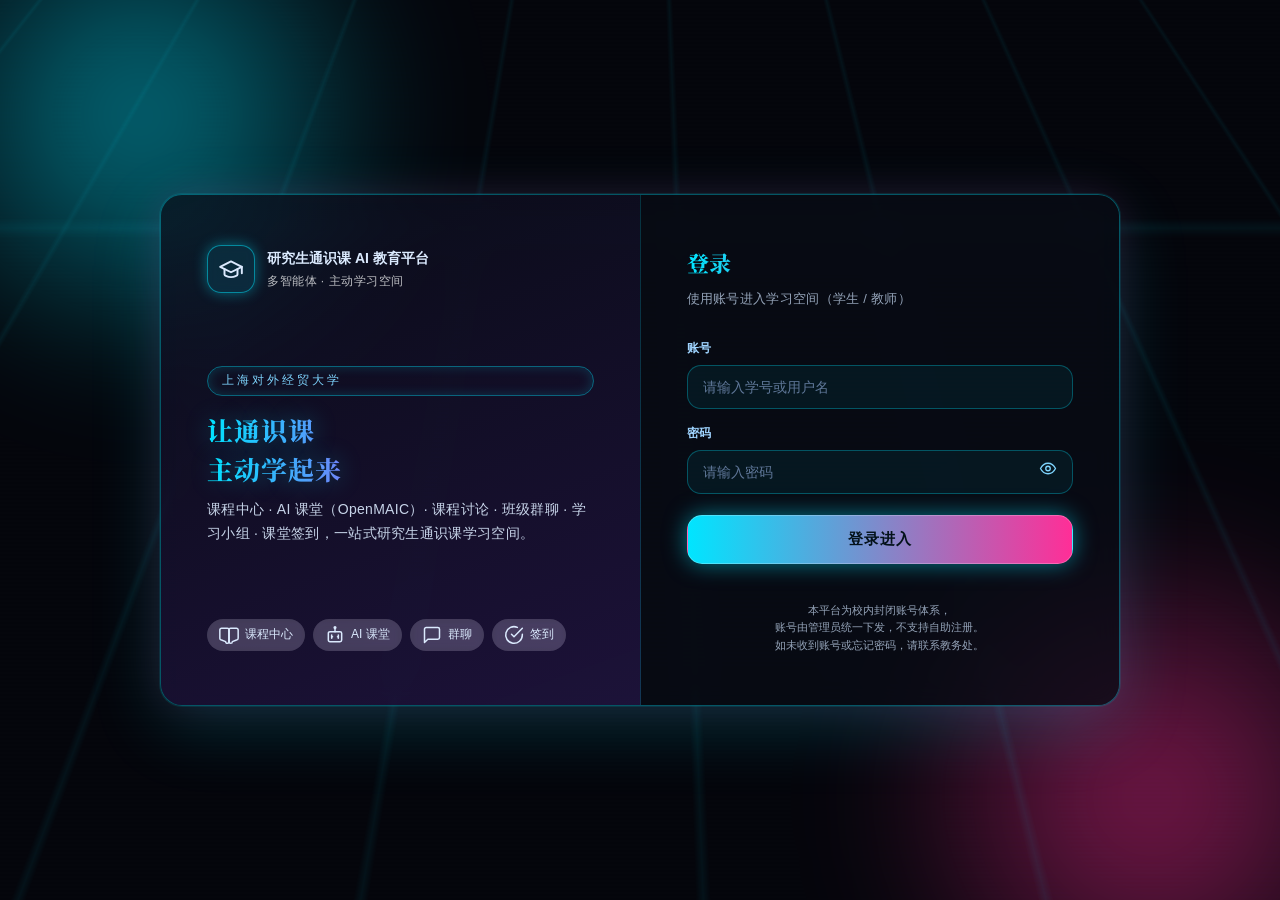
==== commit 13f23428: "feat: 师生互通通知中心 + 课件在线预览，修复导入/改密等 5 个缺陷 新增能力 - 站内通知：教师发布公告 / 布置作业 / 批改 / 开签到 / 新增章节 → 学生端；   学生交作业（含附" ====
--- a/static/index.html
+++ b/static/index.html
@@ -3,26 +3,33 @@
 <head>
 <meta charset="UTF-8" />
 <meta name="viewport" content="width=device-width, initial-scale=1.0" />
-<title>研究生通识课 AI 教育平台 · 学生端</title>
+<title>研究生通识课 AI 教育平台</title>
 <link rel="preconnect" href="https://fonts.googleapis.com" />
 <link rel="preconnect" href="https://fonts.gstatic.com" crossorigin />
 <link href="https://fonts.googleapis.com/css2?family=Noto+Serif+SC:wght@600;700;800&family=Nunito:wght@600;700;800&display=swap" rel="stylesheet" />
-<link rel="stylesheet" href="styles.css" />
+<link rel="stylesheet" href="styles.css?v=20261030f" />
 </head>
 <body>
 
-<!-- ============ 登录（仅学生） ============ -->
+<!-- ============ 登录（学生 / 教师） ============ -->
 <div id="login" class="login-wrap">
+  <div class="login-bg" aria-hidden="true">
+    <div class="bg-grid"></div>
+    <div class="bg-glow bg-glow--cyan"></div>
+    <div class="bg-glow bg-glow--magenta"></div>
+    <div class="bg-scan"></div>
+  </div>
   <div class="login-card">
     <div class="login-left">
       <div class="brand">
         <div class="b-mark" data-icon="graduation-cap"></div>
         <div>
           <b>研究生通识课 AI 教育平台</b>
-          <div class="b-sub">多智能体 · 主动学习</div>
+          <div class="b-sub">多智能体 · 主动学习空间</div>
         </div>
       </div>
-      <h1 style="font-size:26px;margin:18px 0 10px">让通识课<br>主动学起来</h1>
+      <div class="b-eyebrow">上海对外经贸大学</div>
+      <h1 style="font-size:26px;margin:14px 0 10px">让通识课<br>主动学起来</h1>
       <p style="opacity:.9;font-size:14px;line-height:1.7">
         课程中心 · AI 课堂（OpenMAIC）· 课程讨论 · 班级群聊 · 学习小组 · 课堂签到，一站式研究生通识课学习空间。
       </p>
@@ -31,8 +38,8 @@
       </div>
     </div>
     <div class="login-right">
-      <h2 style="margin-bottom:6px">学生登录</h2>
-      <p class="h-sub" style="margin-bottom:18px">使用学生账号进入学习空间</p>
+      <h2 style="margin-bottom:6px">登录</h2>
+      <p class="h-sub" style="margin-bottom:18px">使用账号进入学习空间（学生 / 教师）</p>
       <div id="loginForm">
         <div class="field"><label>账号</label><input id="li-user" placeholder="请输入学号或用户名" /></div>
         <div class="field">
@@ -115,7 +122,7 @@
     <div class="topbar">
       <div class="search"><span class="ic" data-icon="search"></span><input id="topSearch" placeholder="搜索课程、资料、讨论…" /></div>
       <div class="top-actions">
-        <div class="bell" id="bellBtn"><span class="ic" data-icon="bell"></span><span class="dot"></span>
+        <div class="bell" id="bellBtn" title="通知中心"><span class="ic" data-icon="bell"></span><span class="bell-badge" id="bellBadge"></span>
           <div class="notify" id="notifyPanel"></div>
         </div>
         <div class="avatar-wrap">
@@ -149,9 +156,10 @@
   </div>
 </div>
 
-<script src="data.js"></script>
-<script src="icons.js"></script>
-<script src="api.js"></script>
-<script src="app.js"></script>
+<!-- 脚本带版本号：更新前端后改这里的 v，浏览器就不会继续用旧缓存 -->
+<script src="data.js?v=20261030f"></script>
+<script src="icons.js?v=20261030f"></script>
+<script src="api.js?v=20261030f"></script>
+<script src="app.js?v=20261030f"></script>
 </body>
 </html>
--- a/static/styles.css
+++ b/static/styles.css
@@ -141,7 +141,7 @@
 .search{flex:1;max-width:440px;display:flex;align-items:center;gap:9px;background:rgba(255,255,255,.7);border:1px solid var(--border);border-radius:15px;padding:10px 15px;color:var(--text-3);transition:.2s}
 .search:focus-within{border-color:var(--primary);box-shadow:0 0 0 4px rgba(37,99,235),.14)}
 .search input{border:none;background:transparent;outline:none;flex:1;font-size:13px;color:var(--text)}
-.top-actions{margin-left:auto;display:flex;align-items:center;gap:18px}
+.top-actions{margin-left:auto;display:flex;align-items:center;gap:20px}
 .bell{position:relative;font-size:19px;cursor:pointer;transition:.2s}
 .bell:hover{transform:scale(1.1)}
 .bell .dot{position:absolute;top:-2px;right:-2px;width:9px;height:9px;background:var(--accent);border-radius:50%;border:2px solid #fff;box-shadow:0 0 0 2px rgba(14,165,233),.4)}
@@ -510,16 +510,57 @@
 .remember{display:flex;align-items:center;gap:8px;font-size:12px;color:var(--text-2);margin:2px 0 4px;cursor:pointer}
 .remember input{accent-color:var(--primary-deep)}
 
-/* 通知下拉 */
+/* ===== 通知中心：师生互通的消息通道 ===== */
 .bell{position:relative}
-.notify{position:absolute;right:0;top:46px;width:300px;background:var(--surface);border:1px solid var(--border);border-radius:16px;box-shadow:var(--shadow);padding:8px;display:none;z-index:40}
-.notify.show{display:block}
-.notify .nt-head{font-size:12px;color:var(--text-2);padding:8px 11px;display:flex;justify-content:space-between;align-items:center}
-.notify .nt-item{display:flex;gap:11px;padding:11px;border-radius:12px;font-size:13px;color:var(--text);cursor:pointer;transition:.18s}
+.bell .bell-badge{position:absolute;top:-8px;right:-6px;z-index:5;min-width:18px;height:18px;padding:0 5px;box-sizing:border-box;
+  border-radius:9px;background:linear-gradient(135deg,#F87171,#DC2626);color:#fff;
+  font-size:11px;font-weight:800;line-height:18px;text-align:center;
+  border:2px solid var(--surface);box-shadow:0 4px 10px rgba(220,38,38,.35);display:none}
+.bell .bell-badge.show{display:block;animation:badgePop .28s cubic-bezier(.22,1.4,.4,1)}
+@keyframes badgePop{from{transform:scale(.3);opacity:0}to{transform:scale(1);opacity:1}}
+
+.notify{position:absolute;right:0;top:46px;width:392px;max-width:calc(100vw - 32px);background:var(--surface);
+  border:1px solid var(--border);border-radius:18px;box-shadow:0 24px 60px rgba(20,30,60,.18);
+  display:none;flex-direction:column;max-height:calc(100vh - 100px);z-index:60;overflow:hidden}
+.notify.show{display:flex;animation:fadeUp .18s ease}
+.notify .nt-head{flex:0 0 auto;display:flex;align-items:center;justify-content:space-between;gap:10px;
+  padding:14px 16px;border-bottom:1px solid var(--border);background:var(--surface)}
+.notify .nt-h-title{font-size:14px;font-weight:800;letter-spacing:.3px}
+.notify .nt-h-right{display:flex;align-items:center;gap:10px;font-size:11px}
+.notify .nt-link{background:none;border:none;color:var(--primary-deep);font-size:11px;font-weight:700;
+  cursor:pointer;padding:4px 8px;border-radius:8px;transition:.18s;font-family:inherit}
+.notify .nt-link:hover{background:var(--primary-soft)}
+.notify .nt-link.ghost{color:var(--text-3)}
+.notify .nt-list{flex:1 1 auto;min-height:0;max-height:min(58vh,420px);overflow-y:auto;padding:6px}
+.notify .nt-item{position:relative;display:flex;gap:11px;padding:11px 12px;border-radius:13px;cursor:pointer;transition:.18s}
 .notify .nt-item:hover{background:var(--surface-2)}
-.notify .nt-ic{width:34px;height:34px;border-radius:11px;background:var(--primary-soft);display:flex;align-items:center;justify-content:center;color:var(--primary-deep);flex-shrink:0}
-.notify .nt-body p{font-size:12px;color:var(--text-3);margin-top:2px}
-.notify .nt-empty{padding:18px;text-align:center;color:var(--text-3);font-size: 12px}
+.notify .nt-item.unread{background:linear-gradient(100deg,var(--primary-soft),transparent 72%)}
+.notify .nt-item.unread:hover{background:linear-gradient(100deg,var(--primary-soft),var(--surface-2) 85%)}
+.notify .nt-ic{width:34px;height:34px;border-radius:11px;display:flex;align-items:center;justify-content:center;flex-shrink:0}
+.notify .nt-main{flex:1;min-width:0}
+.notify .nt-title{font-size:13px;font-weight:700;color:var(--text);line-height:1.45;
+  display:-webkit-box;-webkit-line-clamp:2;-webkit-box-orient:vertical;overflow:hidden}
+.notify .nt-item.unread .nt-title{color:var(--primary-deep)}
+.notify .nt-desc{font-size:12px;color:var(--text-3);margin-top:3px;line-height:1.55;
+  display:-webkit-box;-webkit-line-clamp:2;-webkit-box-orient:vertical;overflow:hidden}
+.notify .nt-meta{display:flex;align-items:center;gap:8px;margin-top:6px;flex-wrap:wrap}
+.notify .nt-chip{font-size:10px;font-weight:700;color:var(--text-2);background:var(--bg-2);
+  padding:2px 7px;border-radius:6px;max-width:180px;overflow:hidden;text-overflow:ellipsis;white-space:nowrap}
+.notify .nt-time{font-size:10px;color:var(--text-3)}
+.notify .nt-dot{position:absolute;top:15px;right:10px;width:7px;height:7px;border-radius:50%;background:var(--primary)}
+.notify .nt-group{padding:12px 14px 6px;font-size:11px;font-weight:800;color:var(--text-3);
+  letter-spacing:.6px;border-top:1px solid var(--border);margin-top:4px}
+.notify .nt-empty{padding:26px 18px;text-align:center;color:var(--text-3);font-size:12px;line-height:1.8}
+.notify .nt-foot{flex:0 0 auto;padding:8px 10px;border-top:1px solid var(--border);text-align:center;background:var(--surface-2)}
+
+/* 课程公告卡片（学生端阅读教师发布的内容） */
+.ann-card{border:1px solid var(--border);border-radius:14px;padding:16px 18px;margin-top:12px;background:var(--surface);transition:.2s}
+.ann-card:hover{border-color:var(--primary-line);box-shadow:var(--shadow-sm)}
+.ann-card .ann-head{display:flex;align-items:baseline;justify-content:space-between;gap:12px}
+.ann-card .ann-head b{font-size:14px;color:var(--text)}
+.ann-card .ann-time{font-size:11px;color:var(--text-3);white-space:nowrap}
+.ann-card .ann-body{font-size:13px;color:var(--text-2);line-height:1.85;margin-top:8px;word-break:break-word}
+.ann-card .ann-foot{font-size:11px;color:var(--text-3);margin-top:10px}
 
 /* 面包屑 */
 .crumb{display:none;align-items:center;gap:6px;font-size:13px;color:var(--text-3);margin:-6px 0 18px;flex-wrap:wrap}
@@ -697,3 +738,137 @@
 .group-desc{font-size:13px;color:var(--text-2);margin:8px 0 12px;line-height:1.6}
 .group-foot{display:flex;align-items:center;justify-content:space-between;gap:8px}
 
+/* ============ 教师端模块 ============ */
+.t-toolbar{display:flex;gap:10px;flex-wrap:wrap;align-items:center;margin:12px 0}
+.t-form{display:grid;grid-template-columns:1fr 1fr;gap:10px;background:var(--surface-2);padding:14px;border-radius:var(--radius);margin:12px 0}
+.t-form .full{grid-column:1/-1}
+.t-form label{display:block;font-size:12px;color:var(--text-2);margin-bottom:4px}
+.t-form input,.t-form textarea,.t-form select{
+  width:100%;padding:9px 11px;border:1px solid var(--border-2);border-radius:var(--radius-sm);
+  font-size:13px;background:var(--surface);color:var(--text);outline:none;box-sizing:border-box;font-family:inherit}
+.t-form input:focus,.t-form textarea:focus,.t-form select:focus{border-color:var(--primary)}
+.t-form textarea{resize:vertical;line-height:1.5}
+.t-section{background:var(--surface);border:1px solid var(--border);border-radius:var(--radius);padding:16px;margin-bottom:14px;box-shadow:var(--shadow-sm)}
+.t-row{display:flex;gap:10px;align-items:center;justify-content:space-between;padding:11px 14px;border:1px solid var(--border);border-radius:var(--radius-sm);margin-bottom:8px;background:var(--surface)}
+.t-table{width:100%;border-collapse:collapse;background:var(--surface);border:1px solid var(--border);border-radius:var(--radius);overflow:hidden;font-size:13px;margin-top:6px}
+.t-table th,.t-table td{padding:10px 12px;text-align:left;border-bottom:1px solid var(--border);vertical-align:top}
+.t-table th{background:var(--surface-2);color:var(--text-2);font-weight:700;white-space:nowrap}
+.t-table tr:last-child td{border-bottom:none}
+.t-table tr:hover td{background:var(--surface-2)}
+.t-table a{color:var(--primary);text-decoration:none}
+.t-table a:hover{text-decoration:underline}
+.badge{display:inline-block;padding:2px 9px;border-radius:20px;font-size:12px;background:var(--primary-soft);color:var(--primary-deep)}
+.badge.green{background:var(--success-soft);color:var(--success)}
+.badge.gray{background:var(--bg-2);color:var(--text-2)}
+.muted2{color:var(--text-3);font-size:12px;line-height:1.6}
+.btn.ghost{background:var(--surface);color:var(--text-2);border:1px solid var(--border-2)}
+
+/* 学生导入结果面板：逐行说明成功 / 跳过 / 未导入的原因 */
+.import-result{border:1px solid var(--border);border-radius:var(--radius);overflow:hidden;margin:6px 0 14px;background:var(--surface);box-shadow:var(--shadow-sm)}
+.import-result .ir-head{display:flex;align-items:center;justify-content:space-between;gap:12px;padding:11px 14px;font-size:13px;border-bottom:1px solid var(--border)}
+.import-result .ir-head.ok{background:var(--success-soft)}
+.import-result .ir-head.warn{background:#FEF6E7}
+.import-result .ir-nums{font-size:12px;color:var(--text-2)}
+.import-result .ir-nums b{font-size:13px;color:var(--text)}
+.import-result .ir-close{background:none;border:none;cursor:pointer;color:var(--text-3);font-size:14px;line-height:1;padding:2px 6px;border-radius:6px}
+.import-result .ir-close:hover{background:rgba(0,0,0,.06);color:var(--text)}
+.import-result .ir-list{max-height:260px;overflow-y:auto}
+.import-result .ir-row{display:flex;gap:10px;align-items:flex-start;padding:9px 14px;font-size:12px;border-bottom:1px dashed var(--border)}
+.import-result .ir-row:last-child{border-bottom:none}
+.import-result .ir-tag{flex:0 0 auto;padding:2px 8px;border-radius:20px;font-size:11px;font-weight:700}
+.import-result .ir-tag.ok{background:var(--success-soft);color:var(--success)}
+.import-result .ir-tag.skip{background:var(--bg-2);color:var(--text-2)}
+.import-result .ir-tag.err{background:var(--danger-soft);color:var(--danger)}
+.import-result .ir-who{flex:0 0 auto;color:var(--text-2);font-weight:700}
+.import-result .ir-why{flex:1;color:var(--text-3);line-height:1.6}
+
+/* =========================================================
+   赛博朋克登录（全屏）
+   ========================================================= */
+.login-wrap{background:#05060c}
+
+.login-bg{position:absolute;inset:0;z-index:0;overflow:hidden;pointer-events:none}
+.bg-grid{
+  position:absolute;left:-50%;right:-50%;top:-60%;height:220%;
+  background-image:
+    linear-gradient(rgba(0,229,255,.10) 1px,transparent 1px),
+    linear-gradient(90deg,rgba(0,229,255,.10) 1px,transparent 1px);
+  background-size:46px 46px;
+  transform:perspective(420px) rotateX(62deg);
+  transform-origin:50% 0;
+  animation:gridMove 14s linear infinite;
+  opacity:.55;
+}
+@keyframes gridMove{from{background-position:0 0}to{background-position:0 46px}}
+.bg-glow{position:absolute;border-radius:50%;filter:blur(60px);opacity:.5}
+.bg-glow--cyan{left:-12vw;top:-14vw;width:46vw;height:46vw;background:radial-gradient(circle,#00e5ff 0%,transparent 65%)}
+.bg-glow--magenta{right:-14vw;bottom:-16vw;width:48vw;height:48vw;background:radial-gradient(circle,#ff2e97 0%,transparent 65%)}
+.bg-scan{position:absolute;inset:0;background:repeating-linear-gradient(transparent 0 2px,rgba(0,0,0,.28) 3px,transparent 4px);opacity:.35;mix-blend-mode:overlay}
+
+.login-card{
+  width:960px;max-width:94vw;
+  background:rgba(10,14,24,.62);
+  backdrop-filter:blur(14px);-webkit-backdrop-filter:blur(14px);
+  border:1px solid rgba(0,229,255,.35);
+  border-radius:22px;
+  box-shadow:0 0 0 1px rgba(0,229,255,.10),0 20px 70px rgba(0,229,255,.18),0 0 40px rgba(255,46,151,.12);
+  position:relative;z-index:2;
+}
+.login-left{
+  background:linear-gradient(160deg,rgba(10,16,30,.25),rgba(124,58,237,.18));
+  color:#dbeafe;
+  border-right:1px solid rgba(0,229,255,.18);
+}
+.login-left h1{
+  background:linear-gradient(90deg,#00e5ff,#a855f7,#ff2e97);
+  -webkit-background-clip:text;background-clip:text;color:transparent;
+  text-shadow:0 0 24px rgba(0,229,255,.35);
+}
+.b-eyebrow{
+  display:inline-block;font-size:12px;letter-spacing:3px;color:#7dd3fc;
+  border:1px solid rgba(0,229,255,.4);border-radius:999px;padding:4px 14px;
+  box-shadow:inset 0 0 12px rgba(0,229,255,.18);
+}
+.b-mark{
+  background:rgba(0,229,255,.12);
+  border:1px solid rgba(0,229,255,.5);
+  box-shadow:0 0 14px rgba(0,229,255,.4);
+}
+.login-right{background:rgba(8,12,20,.35);color:#cfe9ff}
+.login-right h2{
+  background:linear-gradient(90deg,#00e5ff,#ff2e97);
+  -webkit-background-clip:text;background-clip:text;color:transparent;
+}
+.field label{color:#9fd4ff}
+.field input{
+  background:rgba(0,229,255,.06);
+  border:1px solid rgba(0,229,255,.3);
+  color:#eaf6ff;
+}
+.field input::placeholder{color:#5f7798}
+.field input:focus{
+  border-color:#00e5ff;
+  box-shadow:0 0 0 3px rgba(0,229,255,.18),0 0 18px rgba(0,229,255,.25);
+  background:rgba(0,229,255,.1);
+}
+.eye{color:#7dd3fc}
+.eye:hover{color:#00e5ff}
+.login-right .muted{color:#8aa6c4}
+
+.login-right .btn:not(.ghost){
+  background:linear-gradient(90deg,#00e5ff,#ff2e97);
+  color:#04121a;font-weight:800;letter-spacing:1px;
+  border:1px solid rgba(255,255,255,.25);
+  box-shadow:0 0 22px rgba(0,229,255,.5);
+}
+.login-right .btn:not(.ghost):hover{box-shadow:0 0 34px rgba(0,229,255,.85);transform:translateY(-2px)}
+.login-right .btn.ghost{
+  background:transparent;color:#9fd4ff;
+  border:1px solid rgba(0,229,255,.4);box-shadow:none;
+}
+.login-right .btn.ghost:hover{background:rgba(0,229,255,.1);color:#eaf6ff;border-color:#00e5ff}
+
+@media (prefers-reduced-motion: reduce){
+  .bg-grid{animation:none}
+}
+
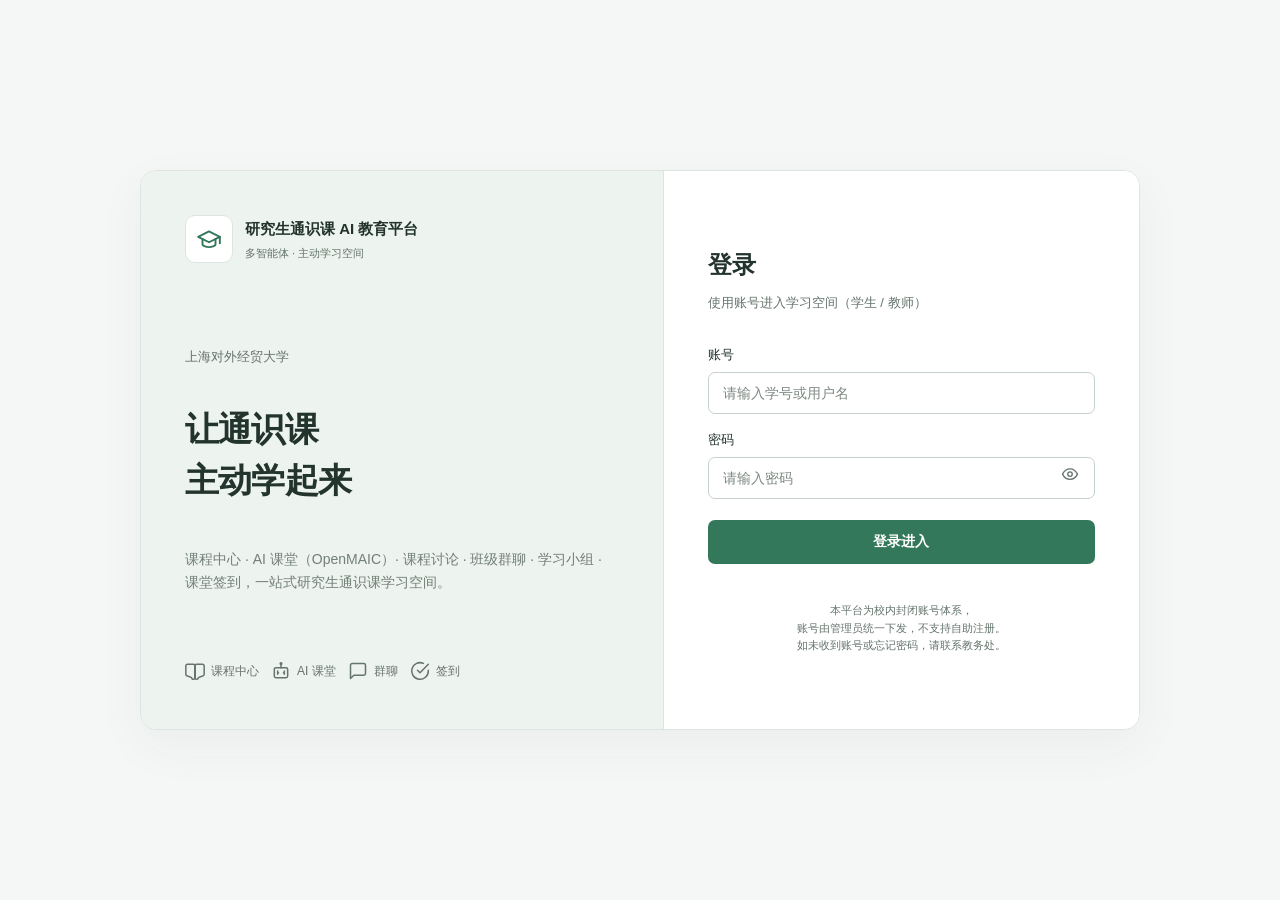
==== commit 3ee355f1: "style: sync simplified campus presentation layer" ====
--- a/static/index.html
+++ b/static/index.html
@@ -4,10 +4,8 @@
 <meta charset="UTF-8" />
 <meta name="viewport" content="width=device-width, initial-scale=1.0" />
 <title>研究生通识课 AI 教育平台</title>
-<link rel="preconnect" href="https://fonts.googleapis.com" />
-<link rel="preconnect" href="https://fonts.gstatic.com" crossorigin />
-<link href="https://fonts.googleapis.com/css2?family=Noto+Serif+SC:wght@600;700;800&family=Nunito:wght@600;700;800&display=swap" rel="stylesheet" />
-<link rel="stylesheet" href="styles.css?v=20261030f" />
+<link rel="stylesheet" href="styles.css?v=20261104a" />
+<link rel="stylesheet" href="campus.css?v=20261104a" />
 </head>
 <body>
 
@@ -157,9 +155,9 @@
 </div>
 
 <!-- 脚本带版本号：更新前端后改这里的 v，浏览器就不会继续用旧缓存 -->
-<script src="data.js?v=20261030f"></script>
-<script src="icons.js?v=20261030f"></script>
-<script src="api.js?v=20261030f"></script>
-<script src="app.js?v=20261030f"></script>
+<script src="data.js?v=20261030g"></script>
+<script src="icons.js?v=20261030g"></script>
+<script src="api.js?v=20261030g"></script>
+<script src="app.js?v=20261030g"></script>
 </body>
 </html>
--- a/static/campus.css
+++ b/static/campus.css
@@ -0,0 +1,313 @@
+/* Campus presentation layer. Loaded after styles.css; no business behavior. */
+:root {
+  --bg: #F5F7F6;
+  --bg-2: #EDF1EE;
+  --surface: #FFFFFF;
+  --surface-2: #F8FAF9;
+  --text: #23332D;
+  --text-1: #23332D;
+  --text-2: #65746C;
+  --text-3: #65746C;
+  --text-soft: #65746C;
+  --border: #DDE5E0;
+  --border-2: #C5D1C9;
+  --primary: #34785B;
+  --primary-deep: #285F47;
+  --primary-soft: #EDF5EF;
+  --primary-line: #C6DDCE;
+  --ai: #34785B;
+  --ai-deep: #285F47;
+  --ai-soft: #EDF5EF;
+  --accent: #477968;
+  --accent-soft: #EFF5F2;
+  --success: #2D7150;
+  --success-soft: #EDF6EF;
+  --warning: #926219;
+  --warning-soft: #FAF3E6;
+  --danger: #B44040;
+  --danger-soft: #FAEEEE;
+  --sidebar: #FFFFFF;
+  --sidebar-2: #F0F4F1;
+  --sidebar-text: #65746C;
+  --sidebar-text-2: #65746C;
+  --sidebar-w: 224px;
+  --glass: #FFFFFF;
+  --glass-border: #DDE5E0;
+  --radius: 12px;
+  --radius-sm: 8px;
+  --radius-lg: 16px;
+  --shadow-sm: none;
+  --shadow: 0 12px 36px rgba(35, 51, 45, .10);
+  --shadow-glow: none;
+  --font-sans: "Microsoft YaHei", "PingFang SC", "Segoe UI", sans-serif;
+  --font-serif: var(--font-sans);
+}
+
+body { background: var(--bg); line-height: 1.7; }
+body::before { background: var(--bg); }
+button, input, textarea, select { font-family: inherit; }
+button, a, input, textarea, select { -webkit-tap-highlight-color: transparent; }
+:is(button, a, input, textarea, select, [tabindex]):focus-visible {
+  outline: 2px solid var(--primary);
+  outline-offset: 3px;
+}
+input, textarea, select { accent-color: var(--primary); }
+button:disabled { opacity: .6; cursor: not-allowed; transform: none; }
+.page, .msg, .chat-msg, .ai-msg { animation: none; }
+.ic { flex-shrink: 0; }
+
+/* Quiet shared navigation; existing role-specific entries stay intact. */
+.sidebar { padding: 28px 16px 20px; border-color: var(--border); overflow-y: auto; }
+.logo { padding: 0 6px 26px; gap: 10px; }
+.logo .mark { width: 36px; height: 36px; border-radius: 10px; background: var(--primary-soft); color: var(--primary); box-shadow: none; }
+.logo .name, .logo b { color: var(--text); font-size: 14px; font-weight: 700; letter-spacing: 0; }
+.logo .sub { margin-top: 4px; font-size: 12px; letter-spacing: 0; }
+.role-tag { border-radius: 5px; font-weight: 500; letter-spacing: 0; }
+.role-tag.teacher { background: var(--primary-soft); color: var(--primary-deep); }
+.nav { gap: 6px; }
+.nav-item { padding: 11px 13px; border-radius: 8px; font-weight: 500; transition: background .15s; }
+.nav-item:hover { color: var(--text); transform: none; }
+.nav-item.active { background: var(--primary-soft); color: var(--primary-deep); font-weight: 700; }
+.nav-item.active::before { left: 0; width: 3px; height: 18px; border-radius: 2px; background: var(--primary); }
+.nav-item .badge { background: var(--primary); box-shadow: none; }
+.nav-card { margin-top: auto; background: var(--surface-2); border-color: var(--border); padding: 16px; border-radius: 10px; box-shadow: none; }
+.nav-card b { color: var(--text); font-weight: 600; }
+.main { margin-left: var(--sidebar-w); }
+.topbar { height: 76px; padding: 0 40px; background: var(--surface); backdrop-filter: none; -webkit-backdrop-filter: none; }
+.search { max-width: 420px; border-radius: 7px; padding: 9px 12px; background: var(--surface-2); }
+.search:focus-within { border-color: var(--primary); box-shadow: 0 0 0 3px rgba(52,120,91,.08); }
+.search input { min-width: 0; }
+.top-actions { gap: 22px; }
+.avatar { background: var(--primary); box-shadow: none; font-weight: 600; }
+.avatar:hover, .bell:hover { transform: none; }
+.topbar .avatar { display: block; line-height: 40px; padding: 0 5px; white-space: nowrap; overflow: hidden; text-overflow: ellipsis; }
+.bell .bell-badge { background: var(--danger); box-shadow: none; }
+.content { padding: 36px 40px 64px; max-width: 1360px; margin: 0 auto; }
+.content.learn-active { max-width: 1560px; }
+.h-title { font-size: 26px; font-weight: 700; letter-spacing: -.4px; margin-bottom: 6px; }
+.h-sub { color: var(--text-2); font-size: 13px; margin-bottom: 28px; letter-spacing: 0; }
+.h-title2, .st-course, .chapter .ch { font-weight: 600; letter-spacing: 0; }
+.crumb { margin: 0 0 20px; }
+
+/* Consistent controls and surfaces. Hover never moves a teaching action. */
+.btn, .btn.ai { background: var(--primary); border: 1px solid transparent; border-radius: 7px; padding: 10px 18px; box-shadow: none; font-weight: 600; transition: background .15s, border-color .15s; }
+.btn:hover, .btn.ai:hover { background: var(--primary-deep); transform: none; box-shadow: none; filter: none; }
+.btn:active { transform: none; }
+.btn.sm { padding: 7px 12px; border-radius: 6px; }
+.btn.ghost { background: var(--surface); border-color: var(--border-2); color: var(--text); }
+.btn.ghost:hover { background: var(--surface-2); border-color: #AABBAF; box-shadow: none; transform: none; }
+.card, .chart-card, .stat, .t-section, .signin-task, .signin-card, .signin-panel { box-shadow: none; }
+.card:hover, .chart-card:hover, .stat:hover, .signin-task:hover, .signin-card:hover { box-shadow: none; border-color: var(--border); }
+.card { padding: 24px; }
+.tag, .badge { border-radius: 5px; font-weight: 500; letter-spacing: 0; }
+.tag.warm { color: var(--primary-deep); }
+.progress { height: 5px; background: var(--bg-2); }
+.progress > span, .hbar .track > span, .bar .col { background: var(--primary); box-shadow: none; }
+.stat-grid { gap: 18px; }
+.stat { padding: 22px; }
+.stat::after, .signin-card::before { display: none; }
+.stat .num { font-size: 28px; font-weight: 600; font-variant-numeric: tabular-nums; letter-spacing: -.5px; }
+.stat .ic { box-shadow: none; border-radius: 8px; }
+.bar .col { border-radius: 4px 4px 0 0; }
+.bar:hover .col { filter: none; }
+.donut, .donut span { box-shadow: none; }
+.filter button, .learn-tabs button, .seg button { border-radius: 7px; box-shadow: none; font-weight: 500; }
+.filter button:hover, .learn-tabs button:hover { transform: none; }
+.filter button.active, .learn-tabs button.active, .seg button.active, .chip.on { background: var(--primary-soft); color: var(--primary-deep); border-color: var(--primary-line); }
+
+/* Course subject marks replace the saturated demo cover colors visually. */
+.course-grid { grid-template-columns: repeat(auto-fill, minmax(min(100%, 275px), 1fr)); gap: 24px; }
+.course-card { box-shadow: none; border-radius: 12px; transition: border-color .15s; }
+.course-card:hover { border-color: #A3BBAA; box-shadow: none; }
+.course-cover { height: 154px; justify-content: flex-start; padding: 28px; font-size: 36px; font-weight: 600; letter-spacing: -1px; color: #4F6A59; }
+/* app.js assigns decorative inline background colors, not user cover images. */
+.course-card > .course-cover { background: #E8EFEA !important; }
+.course-card:nth-child(3n+2) > .course-cover { background: #EDEFE7 !important; color: #65704C; }
+.course-card:nth-child(3n) > .course-cover { background: #E8EEEE !important; color: #516B6A; }
+.course-cover::after { display: none; }
+.course-body { padding: 22px 24px 24px; }
+.course-body h4 { font-size: 17px; font-weight: 600; line-height: 1.5; margin-bottom: 8px; }
+.course-meta { margin-bottom: 20px; }
+.course-body h4 mark { background: #F6EDC9; font-weight: 600; }
+
+/* Login: typography and breathing room, without remote fonts or animation. */
+.login-wrap { background: var(--bg); height: auto; min-height: 100svh; padding: 48px 24px; overflow: visible; }
+.login-bg { display: none; }
+.login-card { width: 1000px; max-width: 100%; min-height: 560px; background: var(--surface); border: 1px solid var(--border); border-radius: 16px; box-shadow: 0 16px 48px rgba(35,51,45,.05); backdrop-filter: none; -webkit-backdrop-filter: none; }
+.login-left { flex: 1.12; padding: 44px; background: #EDF3EE; color: var(--text); border-right: 1px solid var(--border); }
+.brand { gap: 12px; margin-bottom: 60px; }
+.brand b { font-size: 15px; font-weight: 600; }
+.b-mark { background: var(--surface); border: 1px solid var(--border); color: var(--primary); border-radius: 10px; box-shadow: none; flex-shrink: 0; backdrop-filter: none; }
+.b-sub { color: var(--text-2); letter-spacing: 0; opacity: 1; font-size: 11px; }
+.b-eyebrow { color: var(--text-2); background: none; border: 0; border-radius: 0; padding: 0; letter-spacing: 0; box-shadow: none; font-size: 13px; }
+.login-left h1 { background: none; color: var(--text); -webkit-text-fill-color: currentColor; text-shadow: none; font-weight: 600; line-height: 1.5; letter-spacing: -.8px; }
+.login-left h1[style] { font-size: 34px !important; margin: 12px 0 18px !important; }
+.login-left p { color: var(--text-2); letter-spacing: 0; max-width: 30em; }
+.b-tags { margin-top: 42px; gap: 12px; flex-wrap: wrap; overflow: visible; }
+.b-tags > span { background: none; border: 0; border-radius: 0; padding: 0; color: var(--text-2); font-size: 12px; backdrop-filter: none; }
+.login-right { padding: 44px; color: var(--text); background: var(--surface); }
+.login-right h2 { background: none; color: var(--text); -webkit-text-fill-color: currentColor; font-size: 24px; font-weight: 600; letter-spacing: 0; }
+.login-right .muted { color: var(--text-2); }
+.field label { color: var(--text); font-size: 13px; font-weight: 500; letter-spacing: 0; }
+.field input { background: var(--surface); border: 1px solid var(--border-2); border-radius: 7px; color: var(--text); padding: 12px 14px; }
+.field-in input { padding-right: 44px; }
+.field input::placeholder { color: #7D8880; }
+.field input:focus { background: var(--surface); border-color: var(--primary); box-shadow: 0 0 0 3px rgba(52,120,91,.08); }
+.eye { color: var(--text-2); }
+.eye:hover { color: var(--primary); }
+.login-right .btn:not(.ghost) { background: var(--primary); color: #FFFFFF; border: 1px solid transparent; box-shadow: none; font-size: 14px; font-weight: 600; letter-spacing: 0; padding: 12px; }
+.login-right .btn:not(.ghost):hover { background: var(--primary-deep); box-shadow: none; transform: none; }
+.login-right .btn.ghost { background: var(--surface); color: var(--text); border-color: var(--border-2); box-shadow: none; }
+.login-right .btn.ghost:hover { background: var(--surface-2); color: var(--text); border-color: #AABBAF; }
+
+/* Learning, communication and AI share the same restrained component language. */
+.learn { grid-template-columns: 210px minmax(0, 1fr); gap: 20px; }
+.learn > *, .social > *, .chat-layout > * { min-width: 0; }
+.chapter { padding: 18px 12px; }
+.chapter .item { border-radius: 6px; }
+.chapter .item.active { background: var(--primary-soft); }
+#page-learn .card:hover { box-shadow: none; }
+.video { background: #27352E; box-shadow: none; }
+.video::before { display: none; }
+.player-wrap[style] { box-shadow: none !important; }
+.player-wrap .video-poster[style] { background: #35443B !important; }
+.learn-tabs { flex-wrap: wrap; gap: 7px; }
+.learn-tabs button { padding: 9px 15px; }
+.note, .chat-input input, .ai-drawer-input input { border-radius: 7px; }
+.note:focus, .chat-input input:focus { box-shadow: 0 0 0 3px rgba(52,120,91,.08); border-color: var(--primary); }
+.doc-row { align-items: flex-start; flex-wrap: wrap; }
+.ai-banner { background: var(--surface); border: 1px solid var(--border); box-shadow: none; }
+.ai-banner::before { display: none; }
+.ai-banner .emoji { filter: none; color: var(--primary); }
+.ai-banner h3 { font-weight: 600; letter-spacing: 0; }
+.agent.teacher, .agent.tutor, .agent.mate { background: var(--surface); }
+.agent:hover { box-shadow: none; border-color: var(--border); }
+.agent .face { filter: none; font-size: 26px; }
+.agent .face[style], .ai-banner .emoji[style] { color: var(--primary) !important; }
+.agent .role { color: var(--text-2); background: var(--surface-2); border-radius: 5px; font-weight: 500; }
+.chat-head, .chat-panel .chat-head, .ai-drawer-head { background: var(--surface); border-bottom: 1px solid var(--border); font-weight: 600; }
+.chat-msg, .msg, .ai-msg { border-radius: 10px; }
+.chat-msg.me, .msg.me, .ai-msg.me { background: var(--primary); box-shadow: none; }
+.chat-input input, .ai-drawer-input input { min-width: 0; }
+.g-ava, .g-ava.warm { background: var(--primary-soft); color: var(--primary); box-shadow: none; border-radius: 8px; }
+.group-list .g { border-radius: 8px; }
+.group-list .g:hover { transform: none; }
+.group-list .g.active { background: var(--primary-soft); }
+.group-vis.pub { color: var(--primary-deep); background: var(--primary-soft); }
+.group-name { font-weight: 600; }
+.ai-fab { width: 46px; height: 46px; border-radius: 12px; background: var(--surface); color: var(--primary); border: 1px solid var(--border-2); box-shadow: 0 4px 16px rgba(35,51,45,.08); }
+.ai-fab:hover { transform: none; background: var(--primary-soft); }
+.ai-fab svg { width: 22px; height: 22px; }
+.ai-drawer { bottom: 82px; }
+.sp-map, .sp-photo, .sp-done { background: var(--primary-soft); }
+.sp-map::after { display: none; }
+.sc-ic { filter: none; }
+.todo-row.done { background: var(--success-soft); border-color: var(--primary-line); }
+.todo-row > .ic { flex: 0 0 auto; }
+
+/* Teacher workspace: clear tables, horizontal scrolling only inside wide tables. */
+.t-toolbar { margin: 20px 0; gap: 10px; }
+.t-form { padding: 24px; gap: 18px; border: 1px solid var(--border); background: var(--surface); }
+.t-form input, .t-form textarea, .t-form select { font-size: 14px; padding: 11px 12px; }
+.t-form label { font-size: 13px; color: var(--text); margin-bottom: 7px; }
+.t-section { padding: 22px; margin-bottom: 18px; }
+.t-row { padding: 16px; gap: 14px; }
+.t-table, .tbl { border-color: var(--border); }
+.t-table th, .t-table td, .tbl th, .tbl td { padding: 14px 16px; border-color: var(--border); vertical-align: middle; }
+.t-table th, .tbl th { color: var(--text-2); background: var(--surface-2); font-size: 12px; font-weight: 600; letter-spacing: 0; }
+.t-table td { font-size: 13px; line-height: 1.7; }
+.t-table td .btn { padding: 6px 11px; margin: 3px 0; white-space: nowrap; }
+.tabs { background: transparent; border-bottom: 1px solid var(--border); border-radius: 0; padding: 0; gap: 20px; }
+.tab { flex: 0 0 auto; border-radius: 0; padding: 12px 4px; border-bottom: 2px solid transparent; }
+.tab.cur { background: transparent; color: var(--primary-deep); box-shadow: none; border-bottom-color: var(--primary); font-weight: 600; }
+.tab-body { padding: 12px 0; }
+.modal .tabs { gap: 12px; }
+.modal { border-radius: 12px; padding: 26px; }
+.modal-mask { background: rgba(35,51,45,.32); backdrop-filter: blur(2px); }
+.avatar-menu, .notify { border-radius: 12px; background: var(--surface); backdrop-filter: none; }
+.notify .nt-group { letter-spacing: 0; }
+.notify .nt-item.unread { background: var(--primary-soft); }
+.toast { background: var(--text); border-radius: 8px; }
+
+@media (max-width: 1200px) {
+  .topbar { padding: 0 28px; }
+  .content { padding: 30px 28px 64px; }
+  .learn { grid-template-columns: 190px minmax(0, 1fr); }
+}
+@media (max-width: 1024px) {
+  .learn, .social, .chat-layout { grid-template-columns: 1fr; }
+  .ai-agent { grid-template-columns: 1fr; }
+  .login-left, .login-right { padding: 32px; }
+  .t-table, .tbl { display: block; max-width: 100%; overflow-x: auto; }
+  .t-table th, .t-table td { min-width: 100px; }
+}
+@media (max-width: 760px) {
+  :root { --sidebar-w: 190px; }
+  .sidebar { padding: 22px 12px; }
+  .logo { gap: 8px; }
+  .logo .name, .logo b { font-size: 12px; }
+  .topbar { padding: 0 20px; height: 66px; }
+  .content { padding: 24px 20px 72px; }
+  .course-grid { grid-template-columns: 1fr; }
+  .h-title { font-size: 23px; }
+  .login-card { min-height: 0; }
+  .login-left h1[style] { font-size: 28px !important; }
+  .brand { margin-bottom: 36px; }
+  .b-tags { margin-top: 28px; }
+}
+@media (max-width: 680px) {
+  /* Keep all existing navigation reachable; no new menu behavior required. */
+  #app { flex-direction: column; }
+  .sidebar { display: flex; position: relative; z-index: auto; width: 100%; height: auto; padding: 18px 18px 0; border-right: 0; border-bottom: 1px solid var(--border); overflow: visible; }
+  .logo { padding: 0 0 12px; }
+  .logo .name, .logo b { font-size: 14px; }
+  .nav { flex-direction: row; gap: 6px; overflow-x: auto; margin: 0; padding-bottom: 12px; }
+  .nav-item { flex: 0 0 auto; padding: 9px 12px; font-size: 13px; gap: 6px; }
+  .nav-item .ic svg { width: 16px; height: 16px; }
+  .nav-item.active::before { display: none; }
+  .nav-card { display: flex; align-items: center; gap: 6px; margin: 0 0 14px; padding: 10px 12px; }
+  .nav-card b { display: inline-block; margin: 0 8px 0 0; }
+  .nav-card > div { font-size: 11px !important; }
+  .nav-card .btn[style] { flex-shrink: 0; width: auto !important; margin: 0 0 0 auto !important; padding: 6px 10px !important; font-size: 12px; }
+  .main { margin-left: 0; width: 100%; }
+  .topbar { padding: 0 18px; gap: 12px; }
+  .top-actions { gap: 14px; }
+  .avatar { width: 34px; height: 34px; }
+  .topbar .avatar { line-height: 34px; font-size: 11px; }
+  .search { width: 100%; min-width: 0; }
+  .search input { width: 100%; font-size: 12px; }
+  .content { padding: 24px 18px 80px; }
+  .h-sub { margin-bottom: 22px; }
+  .stat-grid { grid-template-columns: repeat(2, minmax(0, 1fr)); gap: 12px; }
+  .stat { padding: 16px; }
+  .card, .chart-card, .t-section { padding: 18px; }
+  .course-cover { height: 130px; }
+  .login-wrap { padding: 18px; }
+  .login-card { flex-direction: column; }
+  .login-left { border-right: 0; border-bottom: 1px solid var(--border); padding: 28px; }
+  .login-right { padding: 28px; }
+  .brand { margin-bottom: 28px; }
+  .b-tags { margin-top: 24px; }
+  .login-left h1[style] { font-size: 28px !important; }
+  .t-form { grid-template-columns: 1fr; padding: 18px; }
+  .t-row, .t-section > div, .learn-header { flex-wrap: wrap; }
+  .tabs { overflow-x: auto; gap: 18px; }
+  .tab { padding: 11px 2px; font-size: 13px; }
+  .modal { padding: 22px; max-height: 86svh; }
+  .modal .tabs { gap: 12px; }
+  .notify { position: fixed; top: 76px; left: 16px; right: 16px; width: auto; max-width: none; max-height: calc(100svh - 100px); }
+  .doc-actions { flex-wrap: wrap; }
+  .chat-panel { height: min(540px, 75svh); }
+  .chat-input { padding: 12px; gap: 8px; flex-wrap: wrap; }
+  .chat-input input { flex-basis: 120px; }
+  .ai-drawer { right: 14px; width: calc(100% - 28px); max-width: none; max-height: calc(100svh - 110px); }
+  .ai-banner { flex-wrap: wrap; align-items: flex-start; padding: 20px; gap: 14px; }
+  .ai-banner > :nth-child(2) { flex: 1; min-width: 160px; }
+  .ai-banner > :last-child { flex-basis: 100%; align-items: flex-start !important; margin-left: 0 !important; }
+  .ai-banner .btn { white-space: nowrap; }
+  .ai-fab { right: 18px; bottom: 18px; }
+  .signin-task { flex-wrap: wrap; gap: 16px; }
+}
+@media (prefers-reduced-motion: reduce) {
+  *, *::before, *::after { animation: none !important; transition: none !important; scroll-behavior: auto !important; }
+}
